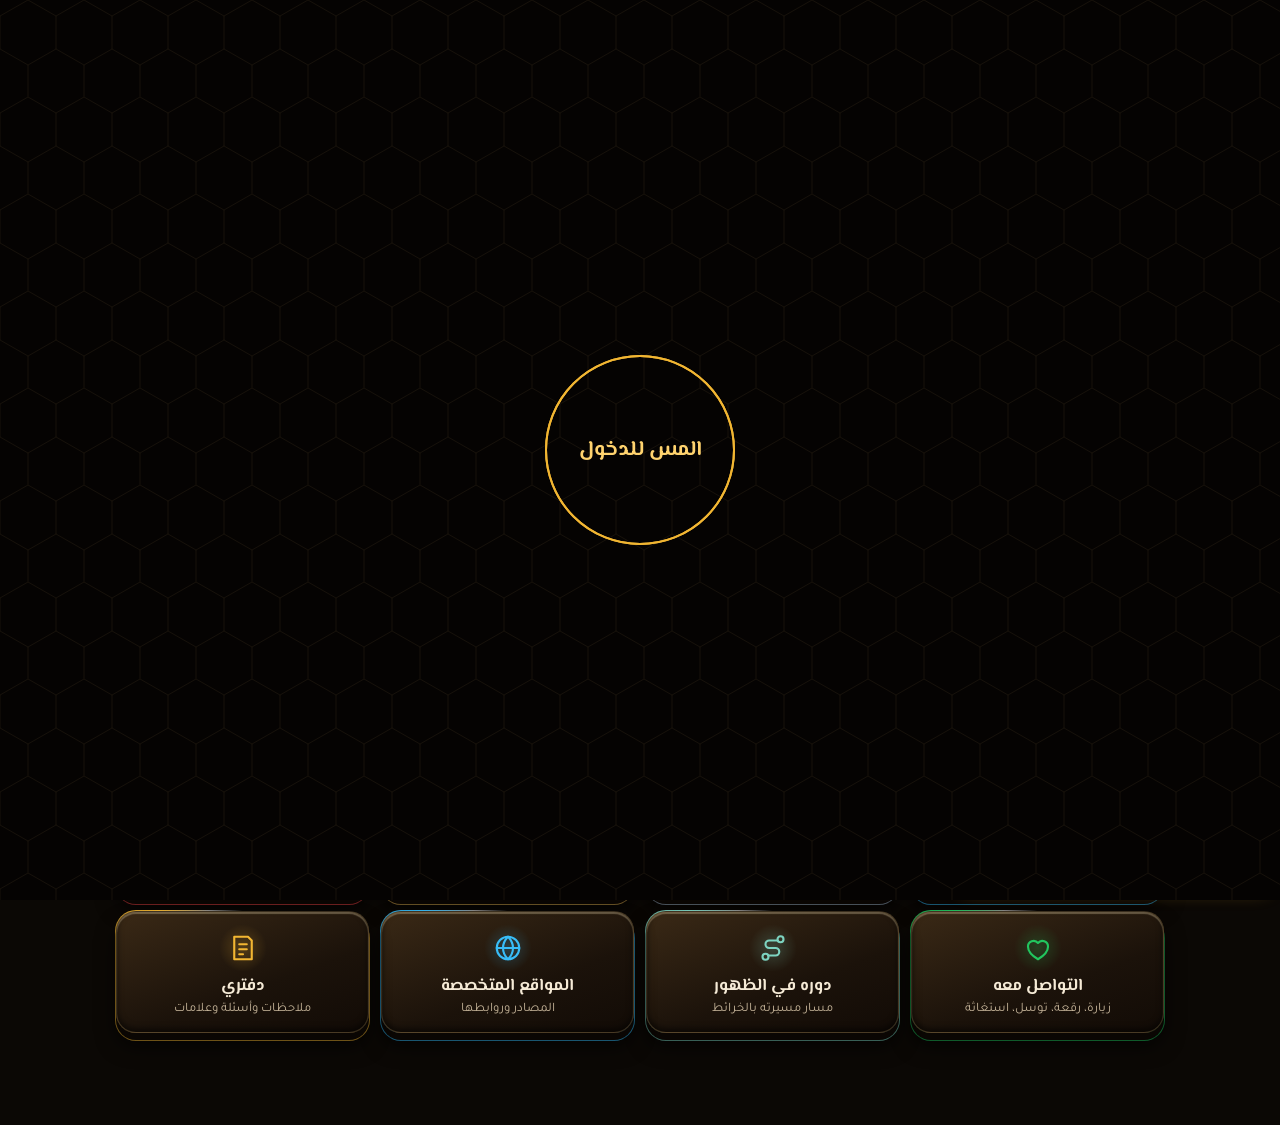
==== index.html @ ae061cd4 "الهيكل الأول لتطبيق المستور: الافتتاحية والقرص والأبواب والكتاب Co-Authored-By: Claude Opus 5.5 <nor" ====
<!doctype html>
<html lang="ar" dir="rtl">
<head>
<meta charset="utf-8">
<meta name="viewport" content="width=device-width,initial-scale=1,viewport-fit=cover">
<title>المستور</title>
<meta name="description" content="المستور: موسوعة الإمام المهدي عليه السلام: عمره الشريف، صفاته، لقاءاته، كتبه، توقيعاته، شؤونه في الغيبة، وعلامات الظهور، موثقة بمصادرها.">
<meta name="theme-color" content="#0b0805">
<link rel="manifest" href="manifest.webmanifest">
<link rel="icon" href="icon-192.png">
<link rel="apple-touch-icon" href="icon-192.png">
<link rel="stylesheet" href="fonts/fonts.css">
<link rel="stylesheet" href="css/app.css">
</head>
<body>
<div id="scene" aria-hidden="true"></div>
<canvas id="fx" aria-hidden="true"></canvas>
<header class="top" id="top">
  <a class="brand" href="#/" aria-label="الرئيسية"><span class="logo"></span><b>المستور</b></a>
  <div class="top-a">
    <button id="sndBtn" class="ic" aria-label="تشغيل الأصوات وإطفاؤها" data-sfx="wood"></button>
    <a href="#/settings" class="ava" aria-label="الإعدادات"><img src="assets/designer.webp" alt="الإعدادات"></a>
  </div>
</header>
<main id="view" tabindex="-1"></main>
<nav class="bot" id="bot" aria-label="التنقل">
  <a href="#/" data-n="home"><span data-i="home"></span>الرئيسية</a>
  <a href="#/doors" data-n="doors"><span data-i="doors"></span>الأبواب</a>
  <a href="#/search" data-n="search"><span data-i="search"></span>البحث</a>
  <a href="#/daftar" data-n="daftar"><span data-i="note"></span>دفتري</a>
</nav>
<div id="sheet" hidden></div>
<div id="book" hidden></div>
<div id="toast" role="status" aria-live="polite"></div>

<section id="splash" hidden aria-label="افتتاحية">
  <audio id="splashAudio" preload="auto"><source src="assets/splash.ogg" type="audio/ogg"><source src="assets/splash.m4a" type="audio/mp4"></audio>
  <div class="sp-hex"></div>
  <div class="sp-img"><img src="assets/splash.webp" alt=""><i class="sp-sweep"></i></div>
  <div class="sp-sparks"></div>
  <div class="sp-cap sp-c1"><b>السلام عليك يا بقية الله</b><u></u></div>
  <div class="sp-cap sp-c2"><b>وُلد فجر الجمعة</b><small>١٥ شعبان ٢٥٥هـ · سامراء</small><u></u></div>
  <div class="sp-cap sp-c3"><b>يملأ الأرض قسطًا وعدلًا</b><u></u></div>
  <div class="sp-panels"><span class="p1"><i></i>الغيبة الصغرى</span><span class="p2"><i></i>الغيبة الكبرى</span><span class="p3"><i></i>الظهور</span></div>
  <div class="sp-ring"><i></i><i></i><i></i><div><small>عمره الشريف</small><b data-age></b><em data-min></em></div></div>
  <div class="sp-bloom"></div>
  <div class="sp-end"><h1>المستور</h1><p>بَقِيَّتُ اللهِ خَيْرٌ لَكُمْ</p><small>بإشراف مجموعة بقية الله</small><u></u></div>
  <div class="sp-endimg"><img src="assets/splash.webp" alt=""></div>
  <button class="sp-gate" aria-label="ادخل"><i></i><i></i><span>المس للدخول</span></button>
  <button class="sp-skip" data-sfx="tap">تخطَّ</button>
</section>

<script src="js/age.js"></script>
<script src="js/store.js"></script>
<script src="js/sfx.js"></script>
<script src="js/tts.js"></script>
<script src="data/doors.js"></script>
<script src="data/books.js"></script>
<script src="data/content.js"></script>
<script src="js/splash.js"></script>
<script src="js/book.js"></script>
<script src="js/map.js"></script>
<script src="js/ruqa.js"></script>
<script src="js/app.js"></script>
<script src="js/fx.js"></script>
</body>
</html>
---- fonts/fonts.css ----
@font-face{font-family:'El Messiri';font-weight:500;font-display:swap;src:url(ElMessiri-500-1.woff2) format('woff2');unicode-range:U+0600-06FF,U+0750-077F,U+0870-088E,U+0890-0891,U+0898-08E1,U+08E3-08FF,U+200C-200E,U+2010-2011,U+204F,U+2E41,U+FB50-FDFF,U+FE70-FE74,U+FE76-FEFC}
@font-face{font-family:'El Messiri';font-weight:500;font-display:swap;src:url(ElMessiri-500-2.woff2) format('woff2');unicode-range:U+0000-00FF,U+0131,U+0152-0153,U+02BB-02BC,U+02C6,U+02DA,U+02DC,U+2000-206F,U+20AC,U+2122,U+2191,U+2193,U+2212,U+2215,U+FEFF,U+FFFD}
@font-face{font-family:'El Messiri';font-weight:700;font-display:swap;src:url(ElMessiri-700-1.woff2) format('woff2');unicode-range:U+0600-06FF,U+0750-077F,U+0870-088E,U+0890-0891,U+0898-08E1,U+08E3-08FF,U+200C-200E,U+2010-2011,U+204F,U+2E41,U+FB50-FDFF,U+FE70-FE74,U+FE76-FEFC}
@font-face{font-family:'El Messiri';font-weight:700;font-display:swap;src:url(ElMessiri-700-2.woff2) format('woff2');unicode-range:U+0000-00FF,U+0131,U+0152-0153,U+02BB-02BC,U+02C6,U+02DA,U+02DC,U+2000-206F,U+20AC,U+2122,U+2191,U+2193,U+2212,U+2215,U+FEFF,U+FFFD}
@font-face{font-family:'Tajawal';font-weight:400;font-display:swap;src:url(Tajawal-400-1.woff2) format('woff2');unicode-range:U+0600-06FF,U+0750-077F,U+0870-088E,U+0890-0891,U+0898-08E1,U+08E3-08FF,U+200C-200E,U+2010-2011,U+204F,U+2E41,U+FB50-FDFF,U+FE70-FE74,U+FE76-FEFC}
@font-face{font-family:'Tajawal';font-weight:400;font-display:swap;src:url(Tajawal-400-2.woff2) format('woff2');unicode-range:U+0000-00FF,U+0131,U+0152-0153,U+02BB-02BC,U+02C6,U+02DA,U+02DC,U+2000-206F,U+20AC,U+2122,U+2191,U+2193,U+2212,U+2215,U+FEFF,U+FFFD}
@font-face{font-family:'Tajawal';font-weight:500;font-display:swap;src:url(Tajawal-500-1.woff2) format('woff2');unicode-range:U+0600-06FF,U+0750-077F,U+0870-088E,U+0890-0891,U+0898-08E1,U+08E3-08FF,U+200C-200E,U+2010-2011,U+204F,U+2E41,U+FB50-FDFF,U+FE70-FE74,U+FE76-FEFC}
@font-face{font-family:'Tajawal';font-weight:500;font-display:swap;src:url(Tajawal-500-2.woff2) format('woff2');unicode-range:U+0000-00FF,U+0131,U+0152-0153,U+02BB-02BC,U+02C6,U+02DA,U+02DC,U+2000-206F,U+20AC,U+2122,U+2191,U+2193,U+2212,U+2215,U+FEFF,U+FFFD}
@font-face{font-family:'Tajawal';font-weight:700;font-display:swap;src:url(Tajawal-700-1.woff2) format('woff2');unicode-range:U+0600-06FF,U+0750-077F,U+0870-088E,U+0890-0891,U+0898-08E1,U+08E3-08FF,U+200C-200E,U+2010-2011,U+204F,U+2E41,U+FB50-FDFF,U+FE70-FE74,U+FE76-FEFC}
@font-face{font-family:'Tajawal';font-weight:700;font-display:swap;src:url(Tajawal-700-2.woff2) format('woff2');unicode-range:U+0000-00FF,U+0131,U+0152-0153,U+02BB-02BC,U+02C6,U+02DA,U+02DC,U+2000-206F,U+20AC,U+2122,U+2191,U+2193,U+2212,U+2215,U+FEFF,U+FFFD}
@font-face{font-family:'Amiri';font-weight:400;font-display:swap;src:url(Amiri-400-1.woff2) format('woff2');unicode-range:U+0600-06FF,U+0750-077F,U+0870-088E,U+0890-0891,U+0898-08E1,U+08E3-08FF,U+200C-200E,U+2010-2011,U+204F,U+2E41,U+FB50-FDFF,U+FE70-FE74,U+FE76-FEFC}
@font-face{font-family:'Amiri';font-weight:400;font-display:swap;src:url(Amiri-400-2.woff2) format('woff2');unicode-range:U+0000-00FF,U+0131,U+0152-0153,U+02BB-02BC,U+02C6,U+02DA,U+02DC,U+2000-206F,U+20AC,U+2122,U+2191,U+2193,U+2212,U+2215,U+FEFF,U+FFFD}
@font-face{font-family:'Amiri';font-weight:700;font-display:swap;src:url(Amiri-700-1.woff2) format('woff2');unicode-range:U+0600-06FF,U+0750-077F,U+0870-088E,U+0890-0891,U+0898-08E1,U+08E3-08FF,U+200C-200E,U+2010-2011,U+204F,U+2E41,U+FB50-FDFF,U+FE70-FE74,U+FE76-FEFC}
@font-face{font-family:'Amiri';font-weight:700;font-display:swap;src:url(Amiri-700-2.woff2) format('woff2');unicode-range:U+0000-00FF,U+0131,U+0152-0153,U+02BB-02BC,U+02C6,U+02DA,U+02DC,U+2000-206F,U+20AC,U+2122,U+2191,U+2193,U+2212,U+2215,U+FEFF,U+FFFD}
---- css/app.css ----
:root{--bg:#0b0805;--bg2:#1a120b;--bg3:#2a1d12;--card:rgba(20,14,9,.78);--line:rgba(242,182,50,.26);--line2:rgba(242,182,50,.6);--gold:#F2B632;--gold2:#ffd36e;--ink:#f5ead6;--muted:#c4b398;--on:#1a120b;--teal:#14B8A6;--sky:#38BDF8;--good:#22C55E;--warn:#EF4444;
--head:"El Messiri","Amiri",serif;--body:"Tajawal","Cairo",system-ui,sans-serif;--trad:"Amiri","Noto Naskh Arabic",serif;--read:19px;--out:cubic-bezier(.23,1,.32,1);--io:cubic-bezier(.77,0,.175,1);--spring:cubic-bezier(.34,1.56,.64,1);color-scheme:dark}
*{box-sizing:border-box;-webkit-tap-highlight-color:transparent}
[hidden]{display:none!important}
html{background:var(--bg)}
body{margin:0;min-height:100dvh;font:400 16px/1.6 var(--body);color:var(--ink);background:var(--bg);overflow-x:hidden}
body.lock{overflow:hidden}
::selection{background:var(--gold);color:var(--on)}
a{color:inherit;text-decoration:none}
button{font:inherit;color:inherit;background:none;border:0;cursor:pointer}
:focus-visible{outline:2px solid var(--gold2);outline-offset:3px;border-radius:8px}
h1,h2,h3,h4{font-family:var(--head);margin:0}
.i{width:1.4em;height:1.4em;fill:none;stroke:currentColor;stroke-width:1.7;stroke-linecap:round;stroke-linejoin:round;flex:none}
.muted{color:var(--muted)}
#scene{position:fixed;inset:0;z-index:-2;background:linear-gradient(rgba(11,8,5,.2),rgba(11,8,5,.55)),url(../assets/bg.webp) center/cover}
#fx{position:fixed;inset:0;width:100%;height:100%;z-index:-1;pointer-events:none}
.top{position:sticky;top:0;z-index:20;display:flex;justify-content:space-between;align-items:center;padding:calc(env(safe-area-inset-top) + 10px) 16px 10px;background:linear-gradient(rgba(11,8,5,.92),rgba(11,8,5,.55));border-bottom:1px solid var(--line)}
.brand{display:flex;align-items:center;gap:10px;font:700 25px var(--head);color:var(--gold)}
.logo{width:30px;height:30px;border-radius:50%;border:1.5px solid var(--gold);position:relative;box-shadow:0 0 14px rgba(242,182,50,.5)}
.logo:after{content:"";position:absolute;inset:6px;border-radius:50%;background:radial-gradient(circle at 60% 40%,#ffe49a,#c58a1c);box-shadow:0 0 10px var(--gold);animation:breathe 3.4s ease-in-out infinite}
.top-a{display:flex;gap:10px;align-items:center}
.ic{width:46px;height:46px;display:grid;place-items:center;border-radius:14px;border:1px solid var(--line);background:rgba(30,20,12,.8);transition:transform .12s}
.ic:active{transform:scale(.92)}
.ava{width:48px;height:48px;border-radius:50%;padding:2px;background:conic-gradient(from var(--a,0deg),var(--gold),#7a5310,var(--teal),var(--gold));animation:spinA 6s linear infinite}
.ava img{width:100%;height:100%;border-radius:50%;object-fit:cover;display:block;border:2px solid var(--bg)}
@property --a{syntax:"<angle>";inherits:false;initial-value:0deg}
@keyframes spinA{to{--a:360deg}}
@keyframes breathe{50%{transform:scale(.8);opacity:.75}}
main{max-width:1080px;margin:auto;padding:14px 16px calc(92px + env(safe-area-inset-bottom));outline:0}
main.in{animation:viewIn .42s var(--out)}
@keyframes viewIn{from{opacity:0;transform:translateY(14px) scale(.985);filter:blur(2px)}}
.bot{position:fixed;inset:auto 0 0;z-index:30;display:grid;grid-template-columns:repeat(4,1fr);padding:6px 8px calc(6px + env(safe-area-inset-bottom));background:rgba(14,9,6,.94);border-top:1px solid var(--line)}
.bot a{display:flex;flex-direction:column;align-items:center;gap:1px;padding:6px 2px;font-size:13px;color:var(--muted);border-radius:14px;min-height:54px;transition:transform .16s var(--spring)}
.bot a.on{color:var(--on);background:linear-gradient(#ffd36e,#F2B632);box-shadow:0 3px 0 #a9780f,0 0 18px rgba(242,182,50,.4);font-weight:700;transform:translateY(-3px)}
.bot .i{width:22px;height:22px}
.ph{font-size:30px;color:var(--gold);text-align:center;margin:6px 0 14px}
/* البحث */
.sbar{display:flex;align-items:center;gap:8px;padding:6px 14px 6px 6px;border-radius:999px;background:rgba(24,16,10,.9);border:1px solid var(--line2);box-shadow:inset 0 2px 6px #0008,0 0 0 0 rgba(242,182,50,.4);transition:box-shadow .2s;margin-bottom:12px}
.sbar:focus-within{box-shadow:inset 0 2px 6px #0008,0 0 0 3px rgba(242,182,50,.3)}
.sbar>span{color:var(--gold);display:grid}
.sbar input{flex:1;min-width:0;height:44px;font:500 16px var(--body);color:var(--ink);background:none;border:0;outline:0}
.sbar input::placeholder{color:#b5a487}
.mic{width:44px;height:44px;border-radius:50%;display:grid;place-items:center;color:var(--on);background:linear-gradient(#ffd36e,#F2B632);box-shadow:0 3px 0 #a9780f}
.mic.on{animation:micP 1s ease-in-out infinite}
@keyframes micP{50%{box-shadow:0 0 0 12px rgba(242,182,50,.2)}}
/* القرص */
.hero{display:grid;justify-items:center;gap:8px;padding-bottom:6px}
.core{position:relative;width:min(84vw,380px);aspect-ratio:1;border-radius:50%;animation:coreIn .9s var(--spring) both}
@keyframes coreIn{from{opacity:0;transform:scale(.8) rotate(-14deg)}}
.dial{position:absolute;inset:0;width:100%;height:100%;overflow:visible;filter:drop-shadow(0 0 22px rgba(242,182,50,.22))}
.dial .c1,.dial .c2,.dial .c3{fill:none;stroke:#c9a25a;stroke-opacity:.5}
.dial .c1{fill:rgba(16,10,6,.72)}
.dial .c3{fill:rgba(11,8,5,.72);stroke-opacity:.3;stroke-width:5}
.dial .c4{fill:none;stroke:url(#dg);stroke-width:5;stroke-linecap:round;transform:rotate(-90deg);transform-origin:180px 180px;transition:stroke-dasharray .4s var(--out)}
.t{stroke:#c9a25a;stroke-opacity:.45}.t.b{stroke:var(--gold);stroke-opacity:.9;stroke-width:1.6}
.ring-t{transform-origin:180px 180px;animation:rot 120s linear infinite}
.ring-a{transform-origin:180px 180px;animation:rot 90s linear infinite reverse}
.ring-b{transform-origin:180px 180px;animation:rot 60s linear infinite}
@keyframes rot{to{transform:rotate(360deg)}}
.rtx{fill:#e8c778;font:500 13.6px var(--head);letter-spacing:0}
.o{fill:var(--gold);animation:oP 3.6s ease-in-out infinite;animation-delay:calc(var(--i)*.3s)}
@keyframes oP{0%,70%,100%{opacity:.35}35%{opacity:1;filter:drop-shadow(0 0 5px var(--gold))}}
#secHand{transform-origin:180px 180px;transition:transform .5s var(--spring)}
.age{position:absolute;inset:22%;display:flex;flex-direction:column;align-items:center;justify-content:center;text-align:center;line-height:1.15}
.age small{color:var(--muted);font-size:14px}
#ageBig{font:700 clamp(46px,15vw,70px)/1.1 var(--head);color:var(--gold);text-shadow:0 0 22px rgba(242,182,50,.5);font-variant-numeric:tabular-nums}
#ageBig[data-len="7"],#ageBig[data-len="9"]{font-size:clamp(34px,10vw,48px)}
#ageBig[data-len="11"]{font-size:clamp(28px,8.5vw,40px)}
#ageU{font:500 16px var(--head);font-style:normal}
#ageSub{font-style:normal;color:var(--ink);font-size:14.5px;margin-top:2px}
.clk{margin-top:6px;font:500 17px var(--body);color:#7fe3d4;font-variant-numeric:tabular-nums;letter-spacing:.5px;direction:ltr}
.modes{display:flex;gap:6px;padding:4px;border-radius:999px;background:rgba(24,16,10,.85);border:1px solid var(--line)}
.modes button{padding:7px 14px;border-radius:999px;font-size:14px;color:var(--muted);min-height:38px;transition:background .18s,color .18s}
.modes .on{background:var(--gold);color:var(--on);font-weight:700}
.hint{margin:0;color:var(--muted);font-size:14px}
.age-mini{display:flex;flex-wrap:wrap;gap:4px 10px;align-items:baseline;justify-content:center;padding:12px;border:1px solid var(--line);border-radius:18px;background:var(--card);margin:10px 0}
.age-mini #ageBig{font-size:42px}.age-mini em{font-style:normal}.age-mini i{font-style:normal}
/* الأبواب */
.doors{display:grid;grid-template-columns:repeat(2,minmax(0,1fr));gap:14px 12px;margin-top:14px;perspective:900px}
@media(min-width:760px){.doors{grid-template-columns:repeat(4,1fr)}}
.door{position:relative;display:block;min-height:122px;border-radius:20px;animation:doorIn .62s var(--spring) both;animation-delay:calc(.04s*var(--i) + .1s);transform-style:preserve-3d}
@keyframes doorIn{from{opacity:0;transform:translate(var(--dx),var(--dy)) scale(.9) rotateX(18deg);filter:blur(3px)}}
.d-glow{position:absolute;inset:-1px;border-radius:21px;background:conic-gradient(from var(--a,0deg),transparent 0 65%,var(--c) 85%,#fff8 92%,transparent);animation:spinA 5.4s linear infinite;animation-delay:calc(var(--i)*-.45s)}
.d-face{position:relative;display:flex;flex-direction:column;align-items:center;justify-content:center;gap:4px;height:100%;min-height:122px;padding:12px 8px 14px;text-align:center;border-radius:20px;overflow:hidden;
 background:linear-gradient(160deg,#3a2916,#1b120a 60%,#120b06);border:1px solid rgba(255,220,150,.16);
 box-shadow:inset 0 2px 1px rgba(255,235,190,.3),inset 0 -3px 6px #0009,0 7px 0 #0a0603,0 7px 0 1px color-mix(in srgb,var(--c) 45%,#000),0 13px 20px #000a;transition:transform .13s var(--out),box-shadow .13s}
.d-face:before{content:"";position:absolute;inset:0;background:linear-gradient(105deg,transparent 40%,rgba(255,240,200,.22) 50%,transparent 60%);transform:translateX(120%);animation:shine 7s ease-in-out infinite;animation-delay:calc(var(--i)*.55s)}
@keyframes shine{0%,78%{transform:translateX(120%)}100%{transform:translateX(-120%)}}
.d-ic{width:48px;height:48px;display:grid;place-items:center;border-radius:50%;color:var(--c);background:radial-gradient(circle,color-mix(in srgb,var(--c) 22%,transparent),transparent 70%)}
.d-ic .i{width:30px;height:30px}
.door b{font:700 17px/1.25 var(--head);color:var(--ink)}
.door small{font-size:13px;line-height:1.25;color:var(--muted)}
.door:active .d-face{transform:translateY(5px);box-shadow:inset 0 2px 1px rgba(255,235,190,.3),inset 0 -3px 6px #0009,0 2px 0 #0a0603,0 2px 0 1px color-mix(in srgb,var(--c) 45%,#000)}
/* توقيع حركة السكون لكل باب */
[data-idle=glow] .d-ic{animation:i-glow 2.6s ease-in-out infinite}
@keyframes i-glow{50%{filter:drop-shadow(0 0 9px var(--c));transform:scale(1.09)}}
[data-idle=tilt] .d-ic{animation:i-tilt 3.6s ease-in-out infinite}@keyframes i-tilt{50%{transform:perspective(200px) rotateY(32deg)}}
[data-idle=write] .d-ic{animation:i-write 2.4s ease-in-out infinite}@keyframes i-write{25%{transform:translate(3px,2px) rotate(-7deg)}75%{transform:translate(-3px,-1px) rotate(5deg)}}
[data-idle=bob] .d-ic{animation:i-bob 3s ease-in-out infinite}@keyframes i-bob{50%{transform:translateY(-5px)}}
[data-idle=rock] .d-ic{animation:i-rock 3.2s ease-in-out infinite}@keyframes i-rock{25%{transform:rotate(9deg)}75%{transform:rotate(-9deg)}}
[data-idle=veil] .d-ic{animation:i-veil 4s ease-in-out infinite}@keyframes i-veil{50%{transform:translateX(5px);opacity:.55}}
[data-idle=sand] .d-ic{animation:i-sand 5s var(--io) infinite}@keyframes i-sand{0%,44%{transform:rotate(0)}50%,94%{transform:rotate(180deg)}100%{transform:rotate(360deg)}}
[data-idle=flick] .d-ic{animation:i-flick 4.4s linear infinite}@keyframes i-flick{0%,88%,100%{opacity:1}90%{opacity:.4}93%{opacity:1}95%{opacity:.55}}
[data-idle=ripple] .d-ic{animation:i-rip 2.8s ease-out infinite}@keyframes i-rip{0%{box-shadow:0 0 0 0 color-mix(in srgb,var(--c) 50%,transparent)}100%{box-shadow:0 0 0 16px transparent}}
[data-idle=route] .d-ic{animation:i-route 3.4s ease-in-out infinite}@keyframes i-route{50%{transform:translate(-4px,-3px)}}
[data-idle=orbit] .d-ic .i{animation:rot 9s linear infinite}
/* توقيع اهتزاز الضغط: يختلف اتجاهه من باب إلى باب */
.door[data-m=pulse]:active{animation:m-pulse .32s}.door[data-m=flip]:active{animation:m-flip .36s}.door[data-m=sway]:active{animation:m-sway .34s}.door[data-m=drop]:active{animation:m-drop .3s}.door[data-m=tip]:active{animation:m-tip .36s}.door[data-m=drift]:active{animation:m-drift .36s}.door[data-m=turn]:active{animation:m-turn .36s}.door[data-m=jolt]:active{animation:m-jolt .28s}.door[data-m=ripple]:active{animation:m-rip .36s}.door[data-m=march]:active{animation:m-march .34s}.door[data-m=spin]:active{animation:m-spin .36s}.door[data-m=stamp]:active{animation:m-stamp .3s}
@keyframes m-pulse{30%{transform:scale(1.05)}60%{transform:scale(.96)}}
@keyframes m-flip{40%{transform:rotateY(14deg)}70%{transform:rotateY(-8deg)}}
@keyframes m-sway{25%{transform:translateX(5px) rotate(1.5deg)}60%{transform:translateX(-5px) rotate(-1.5deg)}}
@keyframes m-drop{40%{transform:translateY(7px)}70%{transform:translateY(-3px)}}
@keyframes m-tip{30%{transform:rotate(3deg)}65%{transform:rotate(-3deg)}}
@keyframes m-drift{50%{transform:translate(-7px,-3px)}}
@keyframes m-turn{50%{transform:rotateZ(5deg) scale(.97)}}
@keyframes m-jolt{20%{transform:translate(-4px,3px)}40%{transform:translate(4px,-3px)}60%{transform:translate(-3px,-2px)}80%{transform:translate(3px,2px)}}
@keyframes m-rip{30%{transform:scale(.95)}60%{transform:scale(1.04)}}
@keyframes m-march{25%{transform:translateX(-5px)}50%{transform:translateX(3px)}75%{transform:translateX(-2px)}}
@keyframes m-spin{50%{transform:rotateX(16deg)}}
@keyframes m-stamp{40%{transform:scale(1.06) translateY(-5px)}70%{transform:scale(.95) translateY(3px)}}
/* صفحات الأبواب */
.back{display:inline-flex;align-items:center;gap:4px;min-height:44px;color:var(--gold)}
.dh{display:flex;align-items:center;gap:12px;padding:14px;border-radius:20px;background:var(--card);border:1px solid color-mix(in srgb,var(--c) 45%,transparent);animation:pop .44s var(--spring)}
.dh .d-ic{color:var(--c)}.dh h1{font-size:25px;color:var(--c)}.dh p{margin:0;color:var(--muted)}
@keyframes pop{from{opacity:0;transform:scale(.95)}}
.tabs,.eras,.chips{display:flex;gap:8px;overflow-x:auto;padding:10px 2px;scrollbar-width:none}
.tabs::-webkit-scrollbar,.eras::-webkit-scrollbar{display:none}
.tabs button,.eras button,.chips a{flex:none;min-height:44px;padding:8px 16px;border-radius:999px;border:1px solid var(--line);background:rgba(30,20,12,.8);color:var(--ink);transition:background .15s,transform .15s}
.eras{padding-top:0}.eras button{min-height:38px;padding:5px 13px;font-size:14px;color:var(--muted)}
.tabs .on,.eras .on{background:var(--gold);color:var(--on);font-weight:700;border-color:var(--gold)}
.its{display:grid;gap:10px}@media(min-width:760px){.its{grid-template-columns:1fr 1fr}}
.it{display:flex;flex-direction:column;align-items:flex-start;gap:3px;text-align:right;width:100%;padding:13px 15px;border-radius:16px;background:var(--card);border:1px solid var(--line);animation:itIn .46s var(--spring) both;animation-delay:calc(var(--i,0)*.04s);transition:transform .16s var(--out),border-color .16s}
@keyframes itIn{from{opacity:0;transform:translateX(-22px) scale(.97)}}
.it:active{transform:scale(.98)}
.it b{font:700 17.5px/1.35 var(--head)}.it small{color:var(--muted);font-size:14.5px}
.grade{display:inline-block;padding:1px 10px;border-radius:999px;font-size:13px;background:rgba(242,182,50,.14);color:var(--gold2);border:1px solid var(--line)}
.g-tawqi{background:rgba(242,182,50,.28);color:#ffe9b0}.g-thiqa{background:rgba(20,184,166,.18);color:#7fe3d4;border-color:rgba(20,184,166,.5)}.g-kutub{background:rgba(159,179,200,.16);color:#c8d6e4;border-color:#9fb3c866}.g-dua{background:rgba(34,197,94,.16);color:#8fe7ae;border-color:#22c55e66}.g-bahth{background:rgba(56,189,248,.16);color:#a6dffb;border-color:#38bdf866}
.pend{display:grid;justify-items:center;gap:8px;padding:30px 14px;border:1px dashed var(--line2);border-radius:18px;background:var(--card);text-align:center}
.pend b{font:700 19px var(--head)}.pend span{color:var(--muted)}
.btn,.btn2{display:inline-flex;align-items:center;justify-content:center;gap:6px;min-height:48px;padding:10px 20px;border-radius:14px;font-weight:700}
.btn{background:linear-gradient(#ffd36e,#F2B632);color:var(--on);box-shadow:0 4px 0 #a9780f;transition:transform .12s,box-shadow .12s}
.btn:active{transform:translateY(3px);box-shadow:0 1px 0 #a9780f}
.btn2{border:1px solid var(--line2);background:rgba(30,20,12,.85);color:var(--ink)}.btn2:disabled{opacity:.4}
/* ورق البردي */
.pap{position:relative;padding:26px 22px 28px;border-radius:6px;color:#2a1a0c;background:#d8bd8c url(../assets/papyrus.webp);box-shadow:0 12px 34px #000b,inset 0 0 50px rgba(90,55,15,.42);font:400 var(--read)/2 var(--trad);animation:papIn .5s var(--spring)}
@keyframes papIn{from{opacity:0;transform:scaleY(.86) translateY(-10px);transform-origin:top}}
.pap small{font:500 14px var(--body);color:#6a4a1f}.pap h1{font-size:25px;line-height:1.4;color:#4a2d0c;text-align:center;margin:4px 0 12px}
.pap p{margin:0 0 .8em;text-align:justify}.pap .sum{font-family:var(--body);font-size:calc(var(--read) - 2px);line-height:1.8}
.srcbox{margin-top:12px;padding:14px;border-radius:16px;background:var(--card);border:1px solid var(--line)}
.srcbox h4{color:var(--gold)}.srcbox p{margin:4px 0}
.src-also{color:var(--muted);font-size:14.5px}
.src-link{display:inline-flex;gap:6px;align-items:center;min-height:44px;color:var(--gold2);font-weight:700}
.acts,.bk-acts{display:flex;gap:8px;justify-content:center;margin-top:10px}.bk-acts{margin:0}
.act.on{background:var(--gold);color:var(--on);border-color:var(--gold)}.act.on .i{fill:currentColor}
/* الكتب */
.shelf{display:grid;grid-template-columns:repeat(auto-fill,minmax(150px,1fr));gap:12px}
.bk{position:relative;display:flex;flex-direction:column;gap:4px;min-height:190px;padding:16px 16px 14px 24px;text-align:right;border-radius:4px 12px 12px 4px;background:linear-gradient(90deg,#1b3a2c,#23483a 70%,#1b3a2c);box-shadow:inset 7px 0 8px -5px #0009,0 6px 12px #000a;animation:itIn .4s var(--spring) both;animation-delay:calc(var(--i)*.03s);transition:transform .16s var(--spring)}
.bk.k-m{background:linear-gradient(90deg,#3c2410,#5a3616 70%,#3c2410)}.bk.k-k{background:linear-gradient(90deg,#14304a,#1c4160 70%,#14304a)}.bk.k-r{background:linear-gradient(90deg,#3e3314,#54461f 70%,#3e3314);min-height:150px}
.bk:active{transform:translateY(-4px) rotate(-1deg)}
.bk i{position:absolute;inset:6px 6px 6px 12px;border:1px solid rgba(242,182,50,.4);border-radius:3px;pointer-events:none}
.bk b{font:700 15.5px/1.35 var(--head);color:#ffe9b8}.bk small{font-size:13px;line-height:1.3;color:#e5d6b8}.bk span{margin-top:auto;font-size:12.5px;color:var(--gold2)}
.wls{display:grid;gap:8px}.wl{display:flex;gap:8px;align-items:center;min-height:46px;padding:8px 14px;border-radius:12px;border:1px solid var(--line);background:rgba(30,20,12,.8)}
.sh2{font-size:19px;color:var(--gold);margin:14px 0 8px}
/* الدفتر والإعدادات */
.df h2{font-size:20px;color:var(--gold);margin:16px 0 6px}.rw{display:flex;gap:10px;margin-top:18px;flex-wrap:wrap}
.who{display:grid;justify-items:center;gap:4px;padding:20px;border-radius:20px;background:var(--card);border:1px solid var(--line);text-align:center}
.who img{width:104px;height:104px;border-radius:50%;object-fit:cover;border:3px solid var(--gold);box-shadow:0 0 22px rgba(242,182,50,.4)}
.who h2{font-size:24px;color:var(--gold)}.who p{margin:0;color:var(--muted)}.mail{min-height:44px;color:var(--ink);direction:ltr}
.set{margin-top:12px;padding:14px;border-radius:18px;background:var(--card);border:1px solid var(--line);display:grid;gap:10px}
.set label{display:flex;justify-content:space-between;align-items:center;gap:12px;min-height:44px}.set h3{color:var(--gold)}.set p{margin:0}
input[type=checkbox]{width:22px;height:22px;accent-color:var(--gold)}input[type=range]{accent-color:var(--gold);width:50%}
textarea{width:100%;font:400 16px/1.7 var(--body);color:inherit;background:rgba(0,0,0,.2);border:1px solid var(--line);border-radius:10px;padding:10px}
/* النافذة */
#sheet{position:fixed;inset:0;z-index:60;display:grid;place-items:center;padding:16px}
.sh-bg{position:absolute;inset:0;background:rgba(5,3,2,.76)}
.sh{position:relative;width:min(520px,100%);max-height:86dvh;overflow:auto;padding:22px 18px;border-radius:20px;background:#1c130b;border:1px solid var(--line2);box-shadow:0 0 44px rgba(242,182,50,.2);display:grid;gap:8px;animation:shIn .32s var(--spring)}
@keyframes shIn{from{opacity:0;transform:scale(.92) translateY(14px)}}
.sh h3{font-size:21px;color:var(--gold);padding-left:46px}.sh p{margin:0}.sh-x{position:absolute;top:10px;left:10px}
#toast{position:fixed;bottom:calc(88px + env(safe-area-inset-bottom));left:50%;z-index:90;padding:9px 18px;border-radius:999px;background:var(--gold);color:var(--on);font-weight:700;transform:translate(-50%,16px) scale(.95);opacity:0;pointer-events:none;transition:.24s var(--spring);white-space:nowrap}
#toast.on{opacity:1;transform:translate(-50%,0)}
/* الكتاب */
#book{position:fixed;inset:0;z-index:70;background:rgba(6,4,2,.94)}
.bk-wrap{height:100dvh;display:flex;flex-direction:column;gap:8px;padding:calc(8px + env(safe-area-inset-top)) 12px calc(10px + env(safe-area-inset-bottom));max-width:1000px;margin:auto}
.bk-bar,.bk-nav{display:flex;align-items:center;justify-content:space-between;gap:8px;flex:none}
.bk-count{color:var(--muted);font-variant-numeric:tabular-nums}
.bk-listen{display:flex;align-items:center;gap:6px}.bk-listen span{font-size:14px;color:var(--muted)}
.bk-v{min-height:44px;padding:4px 12px;border-radius:12px;border:1px solid var(--line2);background:rgba(30,20,12,.85)}
.bk-v.on{background:var(--gold);color:var(--on);font-weight:700;animation:micP 1.4s infinite}.bk-v:disabled{opacity:.4}
.bk-stage{position:relative;flex:1;min-height:0;perspective:1800px;touch-action:pan-y}
.bk-page,.bk-leaf .f,.bk-leaf .b{position:absolute;inset:0;padding:30px 26px 46px;color:#2a1a0c;background:#d8bd8c url(../assets/papyrus.webp);overflow:hidden;box-shadow:inset 0 0 44px rgba(90,55,15,.42)}
.bk-l{display:none}
#book.dbl .bk-r{inset:0 50% 0 0;left:50%;right:0;box-shadow:inset 26px 0 26px -18px rgba(60,30,6,.6),inset 0 0 44px rgba(90,55,15,.42)}
#book.dbl .bk-l{display:block;left:0;right:50%;box-shadow:inset -26px 0 26px -18px rgba(60,30,6,.6),inset 0 0 44px rgba(90,55,15,.42)}
.bk-edge{position:absolute;top:6px;bottom:6px;width:7px;background:repeating-linear-gradient(90deg,#e5d2a8 0 1px,#a98c5c 1px 2px);pointer-events:none}.e-r{right:-6px;border-radius:0 3px 3px 0}.e-l{left:-6px;border-radius:3px 0 0 3px}
.bk-text{font:400 var(--read)/2 var(--trad);text-align:justify}.bk-text p{margin:0 0 .6em}
.bk-no{position:absolute;bottom:12px;inset-inline:0;text-align:center;color:#6a4a1f;font-size:15px}
.bk-title{height:100%;display:flex;flex-direction:column;align-items:center;justify-content:center;gap:8px;text-align:center}
.bk-title h2{font-size:28px;line-height:1.4;color:#4a2d0c}.bk-title small{color:#6a4a1f}.bk-title p{margin:0;font:500 18px var(--head);color:#5b3b14}
.bk-title .grade{background:#4a2d0c;color:#ffe9b8;border-color:#4a2d0c}
.orn{width:150px;height:18px;background:radial-gradient(circle,#7a4d17 3px,transparent 4px) center/18px 18px repeat-x;opacity:.75}
.bk-src{font:400 16.5px/1.8 var(--body)}.bk-src h4{font-size:21px;color:#4a2d0c}.bk-src p{margin:4px 0}.bk-src .grade{background:#4a2d0c;color:#ffe9b8}.bk-src a{color:#6a3a00;font-weight:700;text-decoration:underline}.bk-src .src-also{color:#5b3b14}
.bk-leaf{position:absolute;inset:0;pointer-events:none;transform-style:preserve-3d;visibility:hidden;z-index:5}
.bk-leaf.go{visibility:visible}
.bk-leaf .f,.bk-leaf .b{backface-visibility:hidden}.bk-leaf .b{transform:rotateY(180deg)}
.bk-leaf.sgl{transform-origin:right center}
.bk-leaf.sgl.fwd.go{animation:tS .72s var(--io) forwards}.bk-leaf.sgl.bwd.go{animation:tS .72s var(--io) reverse forwards}
@keyframes tS{from{transform:rotateY(0)}to{transform:rotateY(170deg)}}
.bk-leaf.dbl{right:50%}.bk-leaf.dbl{transform-origin:right center}
.bk-leaf.dbl.fwd.go{animation:tD .78s var(--io) forwards}.bk-leaf.dbl.bwd.go{animation:tD .78s var(--io) reverse forwards}
@keyframes tD{from{transform:rotateY(0)}to{transform:rotateY(180deg)}}
.bk-cover{position:absolute;top:-4px;bottom:-4px;width:50.5%;z-index:9;background:linear-gradient(120deg,#123427,#1c4a39 55%,#102c21);box-shadow:0 0 0 2px #7a5a1d inset,0 8px 26px #000;transition:transform .95s var(--io),opacity .3s .8s;pointer-events:none;backface-visibility:hidden}
.bk-cover i{position:absolute;inset:14px;border:1.5px solid var(--gold);outline:1px solid rgba(242,182,50,.4);outline-offset:-7px;border-radius:3px}
.c-r{right:-4px;transform-origin:right center}.c-l{left:-4px;transform-origin:left center}
#book.opened .c-r{transform:rotateY(-165deg);opacity:0}#book.opened .c-l{transform:rotateY(165deg);opacity:0}
.bk-spine{position:absolute;top:0;bottom:0;left:50%;width:0;display:none}
.bk-nav .btn2{min-width:92px}
/* الرقعة */
.ruqa{display:grid;gap:10px;margin-bottom:14px}
.rq-sheet{position:relative;z-index:2;padding:16px;color:#2a1a0c;background:#d8bd8c url(../assets/papyrus.webp);box-shadow:0 8px 20px #000a,inset 0 0 40px rgba(90,55,15,.4);transition:transform .8s var(--io),opacity .5s}
.rq-sheet label{font:700 18px var(--head)}.rq-sheet textarea{background:transparent;border-color:rgba(74,45,12,.4);font:400 18px/1.9 var(--trad)}
.rq-sheet.fold{transform:scale(.42,.2) rotate(-5deg)}.rq-sheet.sink{transform:scale(.2,.1) translateY(1200px) rotate(14deg);opacity:0;transition:transform 1.5s ease-in,opacity 1.3s .3s}
.rq-fold{display:none}.rq-water{height:110px;border-radius:14px;overflow:hidden;border:1px solid var(--line)}.rq-water canvas{width:100%;height:100%;display:block}
.rq-row{display:flex;flex-wrap:wrap;align-items:center;gap:12px}.rq-keep{display:flex;align-items:center;gap:6px;min-height:44px}
/* الخريطة */
.mp{margin-bottom:12px}.mp svg{width:100%;display:block;border-radius:16px;border:1px solid var(--line2)}
.mp-line{fill:none;stroke:var(--gold);stroke-width:3;stroke-linecap:round;stroke-dasharray:100;stroke-dashoffset:100;animation:draw 3.2s var(--io) .2s forwards;filter:drop-shadow(0 0 5px var(--gold))}
@keyframes draw{to{stroke-dashoffset:0}}
.mp-s{cursor:pointer}.mp-s .h{fill:transparent}.mp-s .p{fill:rgba(242,182,50,.25);animation:mpP 2.4s ease-out infinite;transform-box:fill-box;transform-origin:center}
@keyframes mpP{to{transform:scale(1.8);opacity:0}}
.mp-s .d{fill:var(--gold);stroke:#1a120b}.mp-s .n{fill:#1a120b;font:700 13px var(--body);text-anchor:middle}.mp-s .l{fill:#ffe9b8;font:700 15px var(--head);text-anchor:start;paint-order:stroke;stroke:#000;stroke-width:3px}
.mp-s.on .d{fill:#7fe3d4}.mp-c circle{fill:#c4b398}.mp-c text{fill:#a8987e;font:12px var(--body)}
.mp-note{font-size:13.5px;color:var(--muted);margin:6px 0}.mp-info{padding:14px;border-radius:16px;background:var(--card);border:1px solid var(--line2);animation:pop .3s var(--spring)}.mp-info h3{color:var(--gold)}.mp-info p{margin:4px 0 10px}
/* الافتتاحية: توقيت المشاهد مطابق للفيديو */
#splash{position:fixed;inset:0;z-index:100;background:#050302;overflow:hidden;color:#fff;transition:opacity .6s}
#splash.out{opacity:0}
.sp-hex{position:absolute;inset:0;opacity:.32;background:url("data:image/svg+xml,%3Csvg xmlns='http://www.w3.org/2000/svg' width='56' height='97' viewBox='0 0 56 97'%3E%3Cpath d='M28 0l28 16v33L28 65 0 49V16zM28 65v32' fill='none' stroke='%23c9a25a' stroke-opacity='.28'/%3E%3C/svg%3E")}
.sp-sparks i{position:absolute;left:var(--x);top:var(--y);width:var(--s);height:var(--s);border-radius:50%;background:#ffd98a;box-shadow:0 0 6px #ffb838;animation:spk var(--d) ease-in-out var(--w) infinite}
@keyframes spk{0%,100%{opacity:.1;transform:translateY(0)}50%{opacity:1;transform:translateY(-26px)}}
.sp-img{position:absolute;inset:0;opacity:0;overflow:hidden}
.sp-img img{position:absolute;inset:0;width:100%;height:100%;object-fit:cover;transform-origin:30% 44%}
.sp-sweep{position:absolute;inset:-20%;background:linear-gradient(112deg,transparent 46%,rgba(255,214,120,.1) 48%,rgba(255,226,150,.95) 50%,rgba(255,214,120,.1) 52%,transparent 54%);transform:translateX(-90%);mix-blend-mode:screen}
.run .sp-img{animation:imgVis 9s linear forwards}
@keyframes imgVis{0%{opacity:0}5%{opacity:1}92%{opacity:1}100%{opacity:0}}
.run .sp-img img{animation:imgCam 9s var(--io) forwards}
@keyframes imgCam{0%{transform:scale(3.3) translate(9%,6%);filter:brightness(.05)}6%{transform:scale(3.15) translate(9%,6%);filter:brightness(.05)}12%{filter:brightness(1)}31%{transform:scale(2.9) translate(8%,5%);filter:brightness(1)}38%{transform:scale(1.04);filter:brightness(.9)}62%{transform:scale(1.1);filter:brightness(.82)}72%,100%{transform:scale(1.75) translate(-17%,-6%);filter:brightness(.62)}}
.run .sp-sweep{animation:sweep 1.5s ease-in-out .85s forwards}
@keyframes sweep{to{transform:translateX(90%)}}
.sp-cap{position:absolute;inset-inline:16px;top:63%;display:grid;justify-items:center;gap:5px;text-align:center;opacity:0;text-shadow:0 2px 14px #000}
.sp-cap b{font:700 clamp(27px,7.6vw,42px)/1.3 var(--head)}
.sp-cap small{font:500 clamp(17px,4.6vw,23px) var(--body);color:var(--gold2)}
.sp-cap u,.sp-end u{display:block;width:62%;max-width:300px;height:2px;background:linear-gradient(90deg,transparent,var(--gold),transparent);transform:scaleX(0)}
.run .sp-c1{animation:cap 1.75s var(--out) 1s forwards}.run .sp-c1 u{animation:ul .7s var(--out) 1.25s forwards}
.run .sp-c2{animation:cap 2s var(--out) 3.4s forwards}.run .sp-c2 u{animation:ul .7s var(--out) 3.7s forwards}
.run .sp-c3{animation:cap 2s var(--out) 7s forwards}.run .sp-c3 u{animation:ul .7s var(--out) 7.25s forwards}
@keyframes cap{0%{opacity:0;transform:translateY(16px);filter:blur(4px)}16%{opacity:1;transform:none;filter:none}85%{opacity:1}100%{opacity:0}}
@keyframes ul{to{transform:scaleX(1)}}
.sp-panels{position:absolute;inset:0;pointer-events:none}
.sp-panels span{position:absolute;display:flex;flex-direction:column;align-items:center;justify-content:center;gap:6px;width:37vw;max-width:210px;height:82px;font:700 clamp(14px,4vw,19px) var(--head);color:var(--gold2);border:1.5px solid var(--gold);border-radius:6px;background:linear-gradient(120deg,rgba(40,27,10,.86),rgba(90,62,18,.42));box-shadow:0 0 18px rgba(242,182,50,.32);overflow:hidden;opacity:0}
.sp-panels i{width:58%;height:2px;background:var(--gold);box-shadow:0 7px 0 #d9a23a,0 14px 0 #7a5a1d}
.p1{top:30%;left:50%;transform:translateX(-50%);z-index:2}.p2{top:37%;right:4%}.p3{top:37%;left:4%}
.run .sp-panels .p1{animation:pIn .5s var(--spring) 6.75s forwards,pUp 2.5s var(--io) 9.1s forwards}
.run .sp-panels .p2{animation:pIn2 .5s var(--spring) 6.5s forwards,pUp2 2.5s var(--io) 9.1s forwards}
.run .sp-panels .p3{animation:pIn2 .5s var(--spring) 7s forwards,pUp2 2.5s var(--io) 9.1s forwards}
@keyframes pIn{from{opacity:0;transform:translateX(-50%) scale(.7)}to{opacity:1;transform:translateX(-50%) scale(1)}}
@keyframes pIn2{from{opacity:0;transform:scale(.7)}to{opacity:.95;transform:none}}
@keyframes pUp{to{opacity:1;transform:translate(-50%,-14vh) scale(.82)}}
@keyframes pUp2{to{opacity:.95;transform:translateY(-14vh) scale(.82)}}
.run .sp-panels{animation:panOut .4s linear 11.7s forwards}@keyframes panOut{to{opacity:0}}
.sp-ring{position:absolute;left:50%;top:59%;width:64vw;max-width:340px;aspect-ratio:1;transform:translate(-50%,-50%);opacity:0;display:grid;place-items:center}
.sp-ring>i{position:absolute;inset:0;border:2.5px solid var(--gold);border-radius:50%;box-shadow:0 0 22px rgba(242,182,50,.5)}
.sp-ring>i:nth-child(2){inset:-17%;opacity:.5}.sp-ring>i:nth-child(3){inset:17%}
.run .sp-ring{animation:rg 3s var(--out) 9.2s forwards}
.run .sp-ring>i{animation:rp 1.25s ease-out 9.5s 2}
@keyframes rg{0%{opacity:0;transform:translate(-50%,-50%) scale(.7)}12%{opacity:1;transform:translate(-50%,-50%) scale(1)}90%{opacity:1}100%{opacity:0}}
@keyframes rp{50%{transform:scale(1.12);box-shadow:0 0 40px rgba(242,182,50,.9)}}
.sp-ring>div{display:grid;gap:3px;text-align:center;padding:8%}.sp-ring small{color:var(--gold2);font:500 16px var(--head)}.sp-ring b{font:700 clamp(17px,4.8vw,22px)/1.35 var(--head)}.sp-ring em{font-style:normal;color:#ffe2a0;font-size:clamp(14px,3.9vw,18px);font-variant-numeric:tabular-nums}
.sp-bloom{position:absolute;inset:-30%;opacity:0;background:radial-gradient(circle,#ffe9ad 0,#f2b632 30%,rgba(158,110,16,.4) 54%,transparent 70%)}
.run .sp-bloom{animation:bloom 1.2s ease-out 11.85s forwards}
@keyframes bloom{0%{opacity:0;transform:scale(.4)}30%{opacity:1;transform:scale(1)}100%{opacity:0;transform:scale(1.3)}}
.sp-end{position:absolute;inset-inline:16px;top:9%;text-align:center;display:grid;justify-items:center;gap:6px;opacity:0}
.sp-end h1{font:700 clamp(58px,17vw,96px)/1.15 var(--head);color:var(--gold);text-shadow:0 0 32px rgba(242,182,50,.55)}
.sp-end p{margin:0;font:700 clamp(22px,6vw,30px) var(--trad)}.sp-end small{color:#e8d8b6;font-size:clamp(14px,4vw,17px)}
.run .sp-end{animation:endIn .6s var(--out) 12.35s forwards}.run .sp-end u{animation:ul .7s var(--out) 12.7s forwards}
@keyframes endIn{from{opacity:0;transform:translateY(-14px)}to{opacity:1;transform:none}}
.sp-endimg{position:absolute;left:50%;bottom:6%;width:min(58vw,300px);transform:translateX(-50%);aspect-ratio:9/12;opacity:0;-webkit-box-reflect:below 2px linear-gradient(transparent 70%,rgba(0,0,0,.28))}
.sp-endimg img{width:100%;height:100%;object-fit:cover;object-position:50% 58%;border-radius:12px;border:1.5px solid var(--gold);box-shadow:0 0 30px rgba(242,182,50,.35)}
.run .sp-endimg{animation:endImg .7s var(--spring) 12.4s forwards}
@keyframes endImg{from{opacity:0;transform:translateX(-50%) scale(.85)}to{opacity:1;transform:translateX(-50%) scale(1)}}
.sp-skip{position:absolute;bottom:calc(16px + env(safe-area-inset-bottom));left:16px;min-height:44px;padding:6px 18px;border-radius:999px;border:1px solid var(--line2);background:rgba(20,14,9,.7);color:var(--ink);z-index:3}
.sp-gate{display:none;position:absolute;inset:0;margin:auto;width:190px;height:190px;border-radius:50%;place-items:center;color:var(--gold2);font:700 21px var(--head)}
.sp-gate i{position:absolute;inset:0;border:2px solid var(--gold);border-radius:50%;animation:gate 2s ease-out infinite}.sp-gate i+i{animation-delay:1s}
@keyframes gate{from{transform:scale(.55);opacity:1}to{transform:scale(1.25);opacity:0}}
.gate .sp-gate{display:grid}.gate .sp-skip{display:none}
@media(prefers-reduced-motion:reduce){.ring-t,.ring-a,.ring-b,.d-face:before,[data-idle] .d-ic,.sp-sparks i{animation:none!important}}
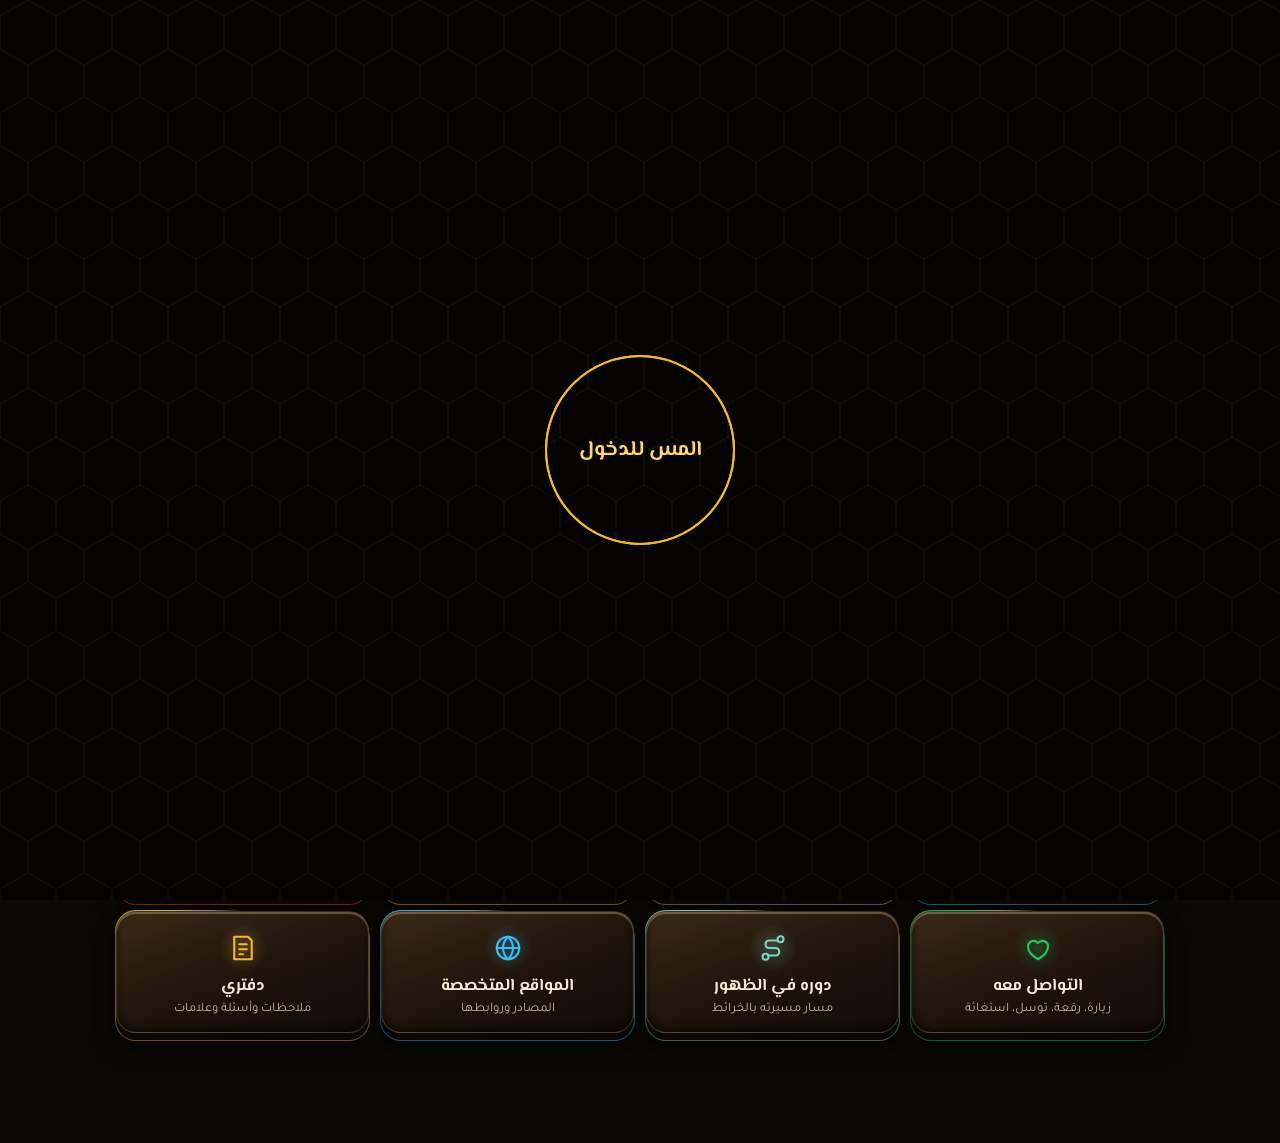
==== commit 2315c403: "توافق Safari والإضافة إلى الشاشة الرئيسية في iPhone، ورسالة بديلة عند تعذّر التشغيل Co-Authored-By: " ====
--- a/index.html
+++ b/index.html
@@ -8,7 +8,13 @@
 <meta name="theme-color" content="#0b0805">
 <link rel="manifest" href="manifest.webmanifest">
 <link rel="icon" href="icon-192.png">
-<link rel="apple-touch-icon" href="icon-192.png">
+<link rel="apple-touch-icon" href="icon-512.png">
+<meta name="apple-mobile-web-app-capable" content="yes">
+<meta name="mobile-web-app-capable" content="yes">
+<meta name="apple-mobile-web-app-status-bar-style" content="black-translucent">
+<meta name="apple-mobile-web-app-title" content="المستور">
+<meta name="format-detection" content="telephone=no">
+<script>window.addEventListener('error',function(e){try{var v=document.getElementById('view');if(v&&!v.children.length){v.innerHTML='<div style="padding:24px;text-align:center;color:#f5ead6"><b style="color:#F2B632">تعذّر تشغيل الصفحة في هذا المتصفح</b><br>حدّث المتصفح ثم أعد فتح الرابط.<br><small style="opacity:.6">'+(e.message||'')+'</small></div>'}var s=document.getElementById('splash');if(s)s.hidden=true;document.body.classList.remove('lock')}catch(x){}});</script>
 <link rel="stylesheet" href="fonts/fonts.css">
 <link rel="stylesheet" href="css/app.css">
 </head>
--- a/css/app.css
+++ b/css/app.css
@@ -12,9 +12,9 @@
 h1,h2,h3,h4{font-family:var(--head);margin:0}
 .i{width:1.4em;height:1.4em;fill:none;stroke:currentColor;stroke-width:1.7;stroke-linecap:round;stroke-linejoin:round;flex:none}
 .muted{color:var(--muted)}
-#scene{position:fixed;inset:0;z-index:-2;background:linear-gradient(rgba(11,8,5,.2),rgba(11,8,5,.55)),url(../assets/bg.webp) center/cover}
+#scene{position:fixed;inset:0;z-index:-2;background:linear-gradient(rgba(11,8,5,.15),rgba(11,8,5,.5)),url(../assets/bg.webp) center/cover}
 #fx{position:fixed;inset:0;width:100%;height:100%;z-index:-1;pointer-events:none}
-.top{position:sticky;top:0;z-index:20;display:flex;justify-content:space-between;align-items:center;padding:calc(env(safe-area-inset-top) + 10px) 16px 10px;background:linear-gradient(rgba(11,8,5,.92),rgba(11,8,5,.55));border-bottom:1px solid var(--line)}
+.top{position:sticky;top:0;z-index:20;display:flex;justify-content:space-between;align-items:center;padding:calc(env(safe-area-inset-top) + 10px) 16px 10px;background:rgba(11,8,5,.96);border-bottom:1px solid var(--line)}
 .brand{display:flex;align-items:center;gap:10px;font:700 25px var(--head);color:var(--gold)}
 .logo{width:30px;height:30px;border-radius:50%;border:1.5px solid var(--gold);position:relative;box-shadow:0 0 14px rgba(242,182,50,.5)}
 .logo:after{content:"";position:absolute;inset:6px;border-radius:50%;background:radial-gradient(circle at 60% 40%,#ffe49a,#c58a1c);box-shadow:0 0 10px var(--gold);animation:breathe 3.4s ease-in-out infinite}
@@ -57,7 +57,7 @@
 .ring-a{transform-origin:180px 180px;animation:rot 90s linear infinite reverse}
 .ring-b{transform-origin:180px 180px;animation:rot 60s linear infinite}
 @keyframes rot{to{transform:rotate(360deg)}}
-.rtx{fill:#e8c778;font:500 13.6px var(--head);letter-spacing:0}
+.rtx{fill:#e8c778;font:500 13px var(--head)}
 .o{fill:var(--gold);animation:oP 3.6s ease-in-out infinite;animation-delay:calc(var(--i)*.3s)}
 @keyframes oP{0%,70%,100%{opacity:.35}35%{opacity:1;filter:drop-shadow(0 0 5px var(--gold))}}
 #secHand{transform-origin:180px 180px;transition:transform .5s var(--spring)}
@@ -213,7 +213,7 @@
 .c-r{right:-4px;transform-origin:right center}.c-l{left:-4px;transform-origin:left center}
 #book.opened .c-r{transform:rotateY(-165deg);opacity:0}#book.opened .c-l{transform:rotateY(165deg);opacity:0}
 .bk-spine{position:absolute;top:0;bottom:0;left:50%;width:0;display:none}
-.bk-nav .btn2{min-width:92px}
+.bk-nav .btn2{min-width:0;padding:8px 12px}.bk-acts{gap:5px}.bk-acts .ic{width:40px;height:44px}@media(min-width:500px){.bk-nav .btn2{min-width:92px}.bk-acts .ic{width:46px}}
 /* الرقعة */
 .ruqa{display:grid;gap:10px;margin-bottom:14px}
 .rq-sheet{position:relative;z-index:2;padding:16px;color:#2a1a0c;background:#d8bd8c url(../assets/papyrus.webp);box-shadow:0 8px 20px #000a,inset 0 0 40px rgba(90,55,15,.4);transition:transform .8s var(--io),opacity .5s}
@@ -227,8 +227,8 @@
 @keyframes draw{to{stroke-dashoffset:0}}
 .mp-s{cursor:pointer}.mp-s .h{fill:transparent}.mp-s .p{fill:rgba(242,182,50,.25);animation:mpP 2.4s ease-out infinite;transform-box:fill-box;transform-origin:center}
 @keyframes mpP{to{transform:scale(1.8);opacity:0}}
-.mp-s .d{fill:var(--gold);stroke:#1a120b}.mp-s .n{fill:#1a120b;font:700 13px var(--body);text-anchor:middle}.mp-s .l{fill:#ffe9b8;font:700 15px var(--head);text-anchor:start;paint-order:stroke;stroke:#000;stroke-width:3px}
-.mp-s.on .d{fill:#7fe3d4}.mp-c circle{fill:#c4b398}.mp-c text{fill:#a8987e;font:12px var(--body)}
+.mp-s .d{fill:var(--gold);stroke:#1a120b}.mp-s .n{fill:#1a120b;font:700 17px var(--body);text-anchor:middle}.mp-s .l{fill:#ffe9b8;font:700 21px var(--head);text-anchor:start;paint-order:stroke;stroke:#000;stroke-width:3px}
+.mp-s.on .d{fill:#7fe3d4}.mp-c circle{fill:#c4b398}.mp-c text{fill:#b5a487;font:16px var(--body)}
 .mp-note{font-size:13.5px;color:var(--muted);margin:6px 0}.mp-info{padding:14px;border-radius:16px;background:var(--card);border:1px solid var(--line2);animation:pop .3s var(--spring)}.mp-info h3{color:var(--gold)}.mp-info p{margin:4px 0 10px}
 /* الافتتاحية: توقيت المشاهد مطابق للفيديو */
 #splash{position:fixed;inset:0;z-index:100;background:#050302;overflow:hidden;color:#fff;transition:opacity .6s}
@@ -292,3 +292,13 @@
 @keyframes gate{from{transform:scale(.55);opacity:1}to{transform:scale(1.25);opacity:0}}
 .gate .sp-gate{display:grid}.gate .sp-skip{display:none}
 @media(prefers-reduced-motion:reduce){.ring-t,.ring-a,.ring-b,.d-face:before,[data-idle] .d-ic,.sp-sparks i{animation:none!important}}
+
+.core:after{content:"";position:absolute;inset:18%;border-radius:50%;background:radial-gradient(circle,rgba(255,226,150,.9),rgba(242,182,50,.3) 50%,transparent 72%);opacity:0;pointer-events:none}
+.core.burst{animation:cb .3s var(--out) forwards}.core.burst:after{animation:cf .3s ease-out}
+@keyframes cb{to{transform:scale(1.12);opacity:.25}}@keyframes cf{0%{opacity:0;transform:scale(.5)}40%{opacity:1}100%{opacity:0;transform:scale(2.2)}}
+
+@media(min-width:760px){.bot{left:50%;right:auto;bottom:12px;width:520px;transform:translateX(-50%);border:1px solid var(--line2);border-radius:20px;padding:6px}main{padding-bottom:110px}}
+
+.src-k{color:var(--gold2);font-size:14.5px}.bk-src .src-k{color:#6a3a00}
+
+.g-istinas{background:rgba(217,160,107,.16);color:#f0c9a0;border-color:#d9a06b66}
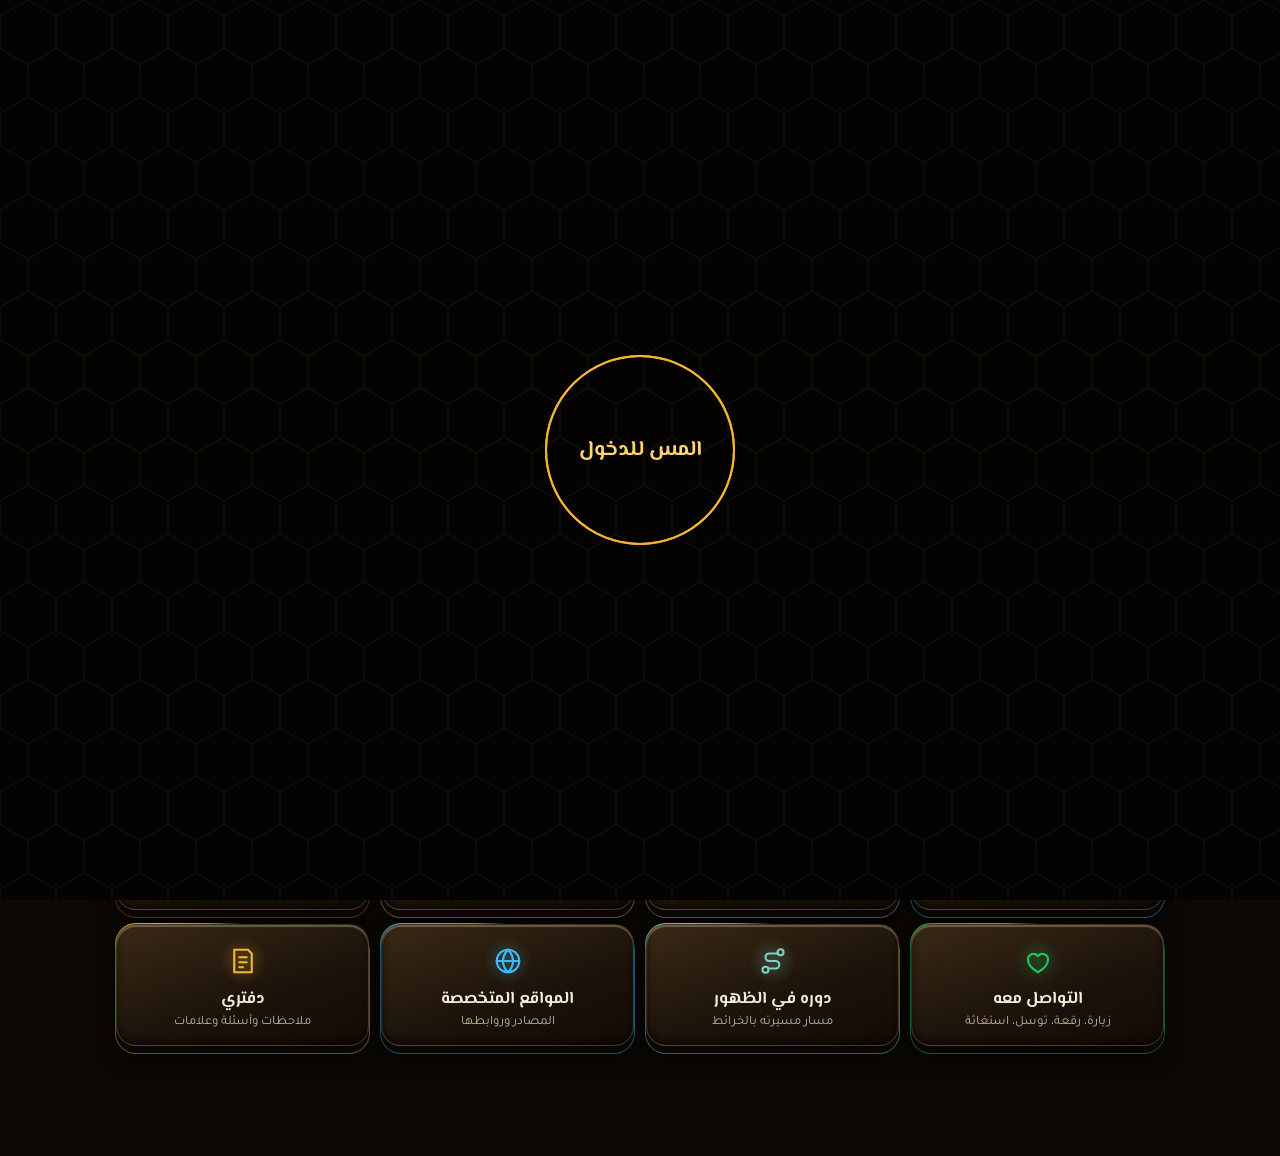
==== commit 991b2291: "قسم البحوث والمقارنات: محرك إحصاء ورسوم متنوعة، ومتون الكتب الأربعة وكتب الغيبة من ثقلين تُحمَّل من " ====
--- a/index.html
+++ b/index.html
@@ -27,6 +27,7 @@
     <button id="sndBtn" class="ic" aria-label="تشغيل الأصوات وإطفاؤها" data-sfx="wood"></button>
     <a href="#/settings" class="ava" aria-label="الإعدادات"><img src="assets/designer.webp" alt="الإعدادات"></a>
   </div>
+  <a class="labbar" href="#/lab" data-sfx="ember" aria-label="البحوث والمقارنات بالذكاء الاصطناعي"><span class="lb-ring"></span><span class="lb-ic" data-i="lab"></span><span class="lb-t"><b>البحوث والمقارنات</b><small>مختبر بياني بالذكاء الاصطناعي · مقارنات بين الكتب</small></span><span class="lb-go">ادخل<span data-i="back"></span></span><i class="lb-scan"></i></a>
 </header>
 <main id="view" tabindex="-1"></main>
 <nav class="bot" id="bot" aria-label="التنقل">
@@ -67,6 +68,11 @@
 <script src="js/book.js"></script>
 <script src="js/map.js"></script>
 <script src="js/ruqa.js"></script>
+<script src="js/charts.js"></script>
+<script src="js/lab.js"></script>
+<script src="data/corpus.js"></script>
+<script src="js/corpus.js"></script>
+<script src="js/lab-ui.js"></script>
 <script src="js/app.js"></script>
 <script src="js/fx.js"></script>
 </body>
--- a/css/app.css
+++ b/css/app.css
@@ -302,3 +302,138 @@
 .src-k{color:var(--gold2);font-size:14.5px}.bk-src .src-k{color:#6a3a00}
 
 .g-istinas{background:rgba(217,160,107,.16);color:#f0c9a0;border-color:#d9a06b66}
+/* ========== البحوث والمقارنات ========== */
+.top{flex-wrap:wrap;row-gap:10px}
+.labbar{order:3;flex:1 0 100%;position:relative;display:flex;align-items:center;gap:12px;min-height:58px;padding:8px 14px;border-radius:16px;overflow:hidden;isolation:isolate;
+ background:linear-gradient(100deg,#2a1a08,#3a2408 45%,#16231f);box-shadow:inset 0 1px 0 rgba(255,225,150,.35),0 4px 0 #6b4a0c,0 0 22px rgba(242,182,50,.28);transition:transform .14s var(--out),box-shadow .2s}
+.lb-ring{position:absolute;inset:0;z-index:-1;border-radius:16px;padding:1.5px;background:conic-gradient(from var(--a,0deg),#F2B632,#14B8A6 25%,#38BDF8 45%,#F472B6 65%,#F2B632);
+ -webkit-mask:linear-gradient(#000 0 0) content-box,linear-gradient(#000 0 0);-webkit-mask-composite:xor;mask-composite:exclude;animation:spinA 5s linear infinite}
+.lb-ic{width:42px;height:42px;flex:none;display:grid;place-items:center;border-radius:12px;color:var(--on);background:linear-gradient(#ffe49a,#F2B632);box-shadow:0 3px 0 #a9780f,0 0 16px rgba(242,182,50,.55);animation:lbPulse 2.6s ease-in-out infinite}
+.lb-ic .i{width:24px;height:24px;stroke-width:2}
+.lb-t{display:grid;flex:1;min-width:0;line-height:1.3}.lb-t b{font:700 18px var(--head);color:#ffe0a0}.lb-t small{font-size:12.5px;color:#d9c7a3;white-space:nowrap;overflow:hidden;text-overflow:ellipsis}
+.lb-go{display:flex;align-items:center;gap:2px;flex:none;padding:6px 12px;border-radius:999px;font-weight:700;font-size:14px;color:var(--on);background:var(--gold)}
+.lb-go .i{width:16px;height:16px;transform:scaleX(-1)}
+.lb-scan{position:absolute;inset:0 auto 0 0;width:38%;z-index:-1;background:linear-gradient(90deg,transparent,rgba(255,220,140,.26),transparent);transform:translateX(-120%) skewX(-18deg);animation:lbScan 3.8s var(--io) infinite}
+.labbar:active{transform:translateY(3px) scale(.985);box-shadow:inset 0 1px 0 rgba(255,225,150,.35),0 1px 0 #6b4a0c,0 0 30px rgba(242,182,50,.45)}
+.labbar.on{box-shadow:inset 0 1px 0 rgba(255,225,150,.35),0 4px 0 #6b4a0c,0 0 34px rgba(242,182,50,.6)}.labbar.on .lb-go{background:var(--teal);color:#06231f}
+@keyframes lbPulse{50%{box-shadow:0 3px 0 #a9780f,0 0 28px rgba(242,182,50,.9)}}
+@keyframes lbScan{0%{transform:translateX(-140%) skewX(-18deg)}60%,100%{transform:translateX(330%) skewX(-18deg)}}
+@media(min-width:760px){.labbar{flex:0 1 auto;order:0;margin-inline:auto;min-width:440px}}
+.lab-link{border-color:var(--line2);background:linear-gradient(100deg,rgba(58,36,8,.9),rgba(22,35,31,.9))}.lab-link b{display:flex;gap:8px;align-items:center;color:var(--gold2)}
+
+.lab-hero{position:relative;overflow:hidden;text-align:center;padding:26px 18px 20px;border-radius:24px;margin:6px 0 14px;background:radial-gradient(ellipse at 50% 0,rgba(242,182,50,.18),transparent 60%),var(--card);border:1px solid var(--line2);animation:itIn .6s var(--spring) both}
+.lab-hero h1{font-size:30px;color:var(--gold);margin:8px 0 6px}.lab-hero p{max-width:60ch;margin:0 auto 12px;color:var(--muted)}
+.lab-orb{display:inline-grid;place-items:center;width:64px;height:64px;border-radius:50%;color:var(--on);background:radial-gradient(circle at 35% 30%,#ffe9b0,#F2B632 55%,#a9780f);box-shadow:0 0 0 8px rgba(242,182,50,.12),0 0 36px rgba(242,182,50,.6);animation:orbF 4s ease-in-out infinite}
+.lab-orb .i{width:34px;height:34px;stroke-width:2}
+@keyframes orbF{50%{transform:translateY(-5px);box-shadow:0 0 0 14px rgba(242,182,50,.06),0 0 50px rgba(242,182,50,.8)}}
+.lz{position:absolute;height:1.5px;width:70%;left:-70%;background:linear-gradient(90deg,transparent,var(--c,#F2B632),transparent);opacity:.8;animation:lz 5.5s linear infinite;pointer-events:none}
+.lz.l1{top:22%;--c:#F2B632}.lz.l2{top:58%;--c:#14B8A6;animation-delay:-1.8s;animation-duration:7s}.lz.l3{top:84%;--c:#F472B6;animation-delay:-3.6s;animation-duration:6.2s}
+@keyframes lz{to{left:110%}}
+.lab-cov{display:flex;flex-wrap:wrap;justify-content:center;gap:8px}.lab-cov span{padding:4px 14px;border-radius:999px;background:rgba(0,0,0,.3);border:1px solid var(--line);font-size:14px}.lab-cov b{color:var(--gold);font-variant-numeric:tabular-nums}
+.lab-ask{position:relative;display:flex;gap:10px;align-items:flex-end;padding:10px;border-radius:20px;background:rgba(24,16,10,.92);border:1px solid var(--line2);box-shadow:inset 0 2px 6px #0008}
+.lab-ask:focus-within{box-shadow:inset 0 2px 6px #0008,0 0 0 3px rgba(242,182,50,.3)}
+.lab-ask textarea{flex:1;min-width:0;resize:none;min-height:52px;padding:6px 8px;font:500 16px/1.6 var(--body);color:var(--ink);background:none;border:0;outline:0}
+.lab-ask textarea::placeholder{color:#b5a487}
+.lab-ask-b{display:flex;gap:8px;align-items:center}.lab-go{min-height:48px;padding:8px 18px}
+.lab-ex button{flex:none;min-height:40px;padding:6px 14px;border-radius:999px;border:1px dashed var(--line2);background:rgba(30,20,12,.7);color:var(--ink);font-size:14px;transition:background .15s,transform .15s}
+.lab-ex button:active{transform:scale(.96)}
+.lab-ctl{display:grid;gap:4px}
+.seg{display:grid;grid-template-columns:repeat(4,1fr);gap:4px;padding:4px;border-radius:14px;background:rgba(0,0,0,.35);border:1px solid var(--line)}
+.seg button{min-height:42px;border-radius:10px;font-size:14px;color:var(--muted);transition:background .18s,color .18s}
+.seg button.on{background:var(--teal);color:#05201c;font-weight:700;box-shadow:0 0 14px rgba(20,184,166,.45)}
+#labOut{display:grid;grid-template-columns:minmax(0,1fr);gap:14px;margin-top:6px}#labOut>*{min-width:0}
+#labOut.flash>*{animation:itIn .5s var(--spring) both;animation-delay:calc(var(--k,0)*60ms)}
+#labOut.flash>:nth-child(2){--k:1}#labOut.flash>:nth-child(3){--k:2}#labOut.flash>:nth-child(4){--k:3}#labOut.flash>:nth-child(5){--k:4}
+.lab-und,.lab-ins,.lab-tbl{padding:14px 16px;border-radius:18px;background:var(--card);border:1px solid var(--line)}
+.lab-und h2,.lab-ins h2,.lab-tbl h2{display:flex;align-items:center;gap:8px;font-size:19px;color:var(--gold2);margin-bottom:8px}
+.lab-terms{display:flex;flex-wrap:wrap;gap:8px;align-items:center;margin-bottom:6px}
+.term{display:inline-flex;align-items:center;gap:4px;padding:4px 6px 4px 4px;padding-inline-start:14px;border-radius:999px;font-weight:700;color:var(--c);border:1.5px solid var(--c);background:color-mix(in srgb,var(--c) 14%,transparent);animation:itIn .4s var(--spring) both}
+.term button{width:30px;height:30px;display:grid;place-items:center;border-radius:50%;color:var(--c)}.term .i{width:16px;height:16px}
+.term-add{display:flex;gap:6px;align-items:center}.term-add input{width:170px;height:44px;padding:0 12px;border-radius:12px;border:1px solid var(--line);background:rgba(0,0,0,.3);color:var(--ink);font:500 16px var(--body)}
+.term-add .ic{width:44px;height:44px}
+.lab-warn{margin:8px 0 0;padding:8px 12px;border-radius:12px;background:rgba(239,68,68,.12);border:1px solid rgba(239,68,68,.45);color:#fecaca}
+.kpis{display:grid;grid-template-columns:repeat(auto-fit,minmax(120px,1fr));gap:10px}
+.kpi{position:relative;overflow:hidden;display:grid;justify-items:center;padding:14px 8px;border-radius:18px;background:linear-gradient(160deg,rgba(42,29,18,.95),rgba(14,9,6,.95));border:1px solid var(--line2);animation:kpiIn .6s var(--spring) both;animation-delay:calc(var(--i)*70ms)}
+.kpi:after{content:"";position:absolute;inset:0;background:linear-gradient(110deg,transparent 35%,rgba(255,220,140,.18) 50%,transparent 65%);transform:translateX(-100%);animation:kpiShine 1.2s var(--out) both;animation-delay:calc(var(--i)*70ms + .3s)}
+.kpi b{font:700 30px var(--head);color:var(--gold);font-variant-numeric:tabular-nums;text-shadow:0 0 16px rgba(242,182,50,.45)}.kpi span{font-size:13.5px;color:var(--muted)}
+@keyframes kpiIn{from{opacity:0;transform:translateY(16px) scale(.9)}}
+@keyframes kpiShine{to{transform:translateX(100%)}}
+.lab-ins ul{margin:0;padding:0;list-style:none;display:grid;gap:6px}.lab-ins li{position:relative;padding-inline-start:18px;animation:itIn .45s var(--spring) both;animation-delay:calc(var(--i)*60ms)}
+.lab-ins li:before{content:"";position:absolute;inset-inline-start:2px;top:.7em;width:8px;height:8px;border-radius:50%;background:var(--gold);box-shadow:0 0 8px var(--gold)}
+.lab-ins b{color:var(--gold2)}
+.lab-grid{display:grid;grid-template-columns:minmax(0,1fr);gap:14px}@media(min-width:900px){.lab-grid{grid-template-columns:minmax(0,1fr) minmax(0,1fr)}}
+.lab-card.big svg{box-shadow:0 10px 30px rgba(0,0,0,.45),0 0 0 1.5px rgba(242,182,50,.55),0 0 26px rgba(242,182,50,.25)}
+.lab-card{position:relative;margin:0;border-radius:18px;animation:cardIn .7s var(--spring) both;animation-delay:calc(var(--i)*90ms);transition:transform .2s var(--out)}
+@media(hover:hover) and (pointer:fine){.lab-card:hover{transform:translateY(-3px)}}
+.lab-card svg{display:block;width:100%;height:auto;border-radius:18px;box-shadow:0 10px 30px rgba(0,0,0,.45)}
+.lab-card figcaption{display:flex;justify-content:flex-end;gap:6px;margin-top:6px}
+.lab-card figcaption .ic{width:40px;height:40px;border-radius:12px;background:rgba(14,9,6,.85)}.lab-card figcaption .i{width:19px;height:19px}
+@keyframes cardIn{from{opacity:0;transform:translateY(24px) scale(.96);filter:blur(3px)}}
+/* حركة الرسوم */
+.chart .cg-laser{animation:cgLaser 1.6s var(--io) both .2s}
+@keyframes cgLaser{from{transform:translateX(-100%)}to{transform:translateX(0)}}
+.chart .cg-bx{transform-box:fill-box;transform-origin:right center;animation:cgX .9s var(--spring) both;animation-delay:calc(var(--i,0)*55ms + .15s)}
+.chart g[style] .cg-bx{animation-delay:calc(var(--i,0)*55ms + .15s)}
+.chart .cg-by{transform-box:fill-box;transform-origin:center bottom;animation:cgY .9s var(--spring) both;animation-delay:calc(var(--i,0)*45ms + .15s)}
+.chart .cg-arc,.chart .cg-line{stroke-dasharray:1 1;animation:cgDraw 1.3s var(--out) both;animation-delay:calc(var(--i,0)*90ms + .1s)}
+.chart .cg-pop,.chart .cg-dot{transform-box:fill-box;transform-origin:center;animation:cgPop .55s var(--spring) both;animation-delay:calc(var(--i,0)*45ms + .45s)}
+.chart g[style] .cg-pop{animation-delay:calc(var(--i,0)*55ms + .7s)}
+.chart .cg-grow{transform-box:view-box;transform-origin:center;animation:cgGrow 1s var(--spring) both;animation-delay:calc(var(--i,0)*120ms + .2s)}
+.chart .cg-fade{animation:cgFade 1.2s ease both .5s}
+@keyframes cgX{from{transform:scaleX(0)}}@keyframes cgY{from{transform:scaleY(0)}}
+@keyframes cgDraw{from{stroke-dashoffset:1}to{stroke-dashoffset:0}}
+@keyframes cgPop{from{opacity:0;transform:scale(.6)}}@keyframes cgGrow{from{opacity:0;transform:scale(.3) rotate(-25deg)}}@keyframes cgFade{from{opacity:0}}
+.lab-zoom{width:min(1000px,100%)}.lab-zoom svg{width:100%;height:auto}
+.tbl-h{display:flex;justify-content:space-between;align-items:center;gap:10px;flex-wrap:wrap}
+.tbl-h select{height:44px;padding:0 12px;border-radius:12px;border:1px solid var(--line2);background:#1c130b;color:var(--ink);font:500 15px var(--body)}
+.tbl-w{overflow-x:auto;margin-top:8px;border-radius:12px;border:1px solid var(--line)}
+.lab-tbl table{width:100%;min-width:720px;border-collapse:collapse;font-size:14.5px}
+.lab-tbl th{position:sticky;top:0;padding:10px 8px;text-align:right;font-weight:700;color:var(--gold2);background:#2a1d12;white-space:nowrap}
+.lab-tbl td{padding:9px 8px;vertical-align:top;border-top:1px solid rgba(242,182,50,.12)}
+.lab-tbl tbody tr{animation:itIn .4s var(--out) both;animation-delay:calc(var(--i,0)*25ms)}
+.lab-tbl tbody tr:nth-child(even){background:rgba(255,255,255,.025)}
+.lab-tbl td small{display:block;color:var(--muted);font-size:12.5px}.lab-tbl td a b{color:var(--ink)}.lab-tbl td a:hover b{color:var(--gold2)}
+.lab-tbl q{display:block;margin-top:4px;color:var(--muted);quotes:none;font-family:var(--trad);font-size:15px;line-height:1.8}
+.lab-tbl mark{background:var(--gold);color:var(--on);border-radius:4px;padding:0 3px}
+.lab-tbl .num{font:700 17px var(--head);color:var(--gold);text-align:center}
+.dot{display:inline-block;width:10px;height:10px;border-radius:50%;background:var(--c);margin-inline-end:6px;box-shadow:0 0 8px var(--c)}
+.era{display:inline-block;padding:1px 10px;border-radius:999px;font-size:13px;color:var(--c);border:1px solid var(--c);white-space:nowrap}
+.lab-note{margin:0;padding:10px 14px;border-radius:14px;font-size:14px;color:var(--muted);background:rgba(20,184,166,.07);border:1px dashed rgba(20,184,166,.45)}
+.lab-acts{display:flex;flex-wrap:wrap;gap:10px;justify-content:center;padding-bottom:6px}.lab-acts .btn,.lab-acts .btn2{flex:1 1 210px}
+@media(prefers-reduced-motion:reduce){.lb-scan,.lb-ring,.lz,.lab-orb{animation:none!important}.chart *{animation-duration:.01s!important;animation-delay:0s!important}}
+@media print{
+ body.lab-printing{background:#fff}
+ body.lab-printing #scene,body.lab-printing #fx,body.lab-printing .top,body.lab-printing .bot,body.lab-printing .back,body.lab-printing .lab-ask,body.lab-printing .lab-ex,body.lab-printing .lab-ctl,body.lab-printing .lab-acts,body.lab-printing figcaption,body.lab-printing .lz,body.lab-printing .term button,body.lab-printing .term-add,body.lab-printing #toast{display:none!important}
+ body.lab-printing main{max-width:none;padding:0}
+ body.lab-printing *{animation:none!important;-webkit-print-color-adjust:exact;print-color-adjust:exact}
+ body.lab-printing .lab-card,body.lab-printing tr,body.lab-printing .kpi{break-inside:avoid}
+ body.lab-printing .lab-grid{grid-template-columns:1fr}
+ body.lab-printing .tbl-w{overflow:visible}
+}
+@media(max-width:640px){
+ .kpis{grid-template-columns:repeat(3,1fr)}.kpi b{font-size:25px}
+ .lab-tbl .tbl-w{border:0;overflow:visible}.lab-tbl table{min-width:0}.lab-tbl thead{display:none}
+ .lab-tbl tbody tr{display:grid;grid-template-columns:1fr 1fr;gap:4px 10px;margin-bottom:10px;padding:10px 12px;border-radius:14px;border:1px solid var(--line);background:rgba(20,14,9,.7)!important}
+ .lab-tbl td{border:0;padding:2px 0}.lab-tbl td.tx{grid-column:1/-1;order:-1}.lab-tbl td:first-child{display:none}
+ .lab-tbl td:not(.tx):before{content:attr(data-l);display:block;font-size:12px;color:var(--gold2);opacity:.8}
+ .lab-tbl .num{text-align:start}
+}
+/* مصادر المقارنة والمتون الكاملة */
+.srcs{margin:12px 0 2px}.srcs h2{display:flex;align-items:center;gap:8px;font-size:17px;color:var(--gold2);margin-bottom:8px}
+.src-row{display:grid;grid-template-columns:repeat(auto-fill,minmax(150px,1fr));gap:8px}
+.src{position:relative;display:grid;gap:2px;text-align:start;padding:10px 12px;min-height:64px;border-radius:14px;border:1px solid var(--line);background:rgba(24,16,10,.85);transition:transform .16s var(--spring),border-color .2s,background .2s;animation:itIn .45s var(--spring) both;animation-delay:calc(var(--i)*40ms)}
+.src b{display:flex;align-items:center;gap:6px;font:700 15px var(--head);color:var(--ink)}.src small{font-size:12.5px;line-height:1.35;color:var(--muted)}
+.src .net{display:grid;color:var(--sky)}.src .net .i{width:15px;height:15px}
+.src:active{transform:scale(.96)}
+.src.on{border-color:var(--gold);background:linear-gradient(160deg,rgba(242,182,50,.22),rgba(24,16,10,.9));box-shadow:0 0 0 1px var(--gold),0 0 20px rgba(242,182,50,.3)}.src.on b{color:var(--gold2)}
+.lab-load{display:grid;justify-items:center;gap:8px;text-align:center;padding:24px 16px;border-radius:20px;background:var(--card);border:1px solid var(--line2)}
+.lab-load h2{font-size:20px;color:var(--gold2)}.lab-load p{max-width:56ch;margin:0}
+.ld-orb{width:60px;height:60px;display:grid;place-items:center;border-radius:50%;color:#06202b;background:radial-gradient(circle at 35% 30%,#bfe9ff,#38BDF8 60%,#0e6f99);box-shadow:0 0 30px rgba(56,189,248,.55);animation:orbF 2.4s ease-in-out infinite}
+.ld-orb .i{width:30px;height:30px}.lab-load.off .ld-orb{background:radial-gradient(circle at 35% 30%,#ffd0d0,#EF4444 60%,#8a1d1d);box-shadow:0 0 30px rgba(239,68,68,.45)}
+.ld-track{width:min(420px,100%);height:10px;border-radius:99px;background:rgba(255,255,255,.07);overflow:hidden}
+.ld-track i{display:block;height:100%;background:linear-gradient(90deg,#14B8A6,#F2B632);transform-origin:right;transform:scaleX(0);transition:transform .35s var(--out);box-shadow:0 0 12px rgba(242,182,50,.6)}
+.lab-miss{margin-top:4px;font-size:13.5px}
+.lab-tbl small.beh{color:#86efac}.lab-tbl td a .i{width:14px;height:14px;vertical-align:middle}
+.lab-load .rw{display:flex;flex-wrap:wrap;gap:8px;justify-content:center}
+.tbl-more{display:grid;justify-items:center;gap:4px;margin-top:10px}
+@media(max-width:640px){.src-row{display:flex;overflow-x:auto;scroll-snap-type:x mandatory;padding-bottom:6px;scrollbar-width:none}.src-row::-webkit-scrollbar{display:none}.src{flex:0 0 150px;scroll-snap-align:start}}
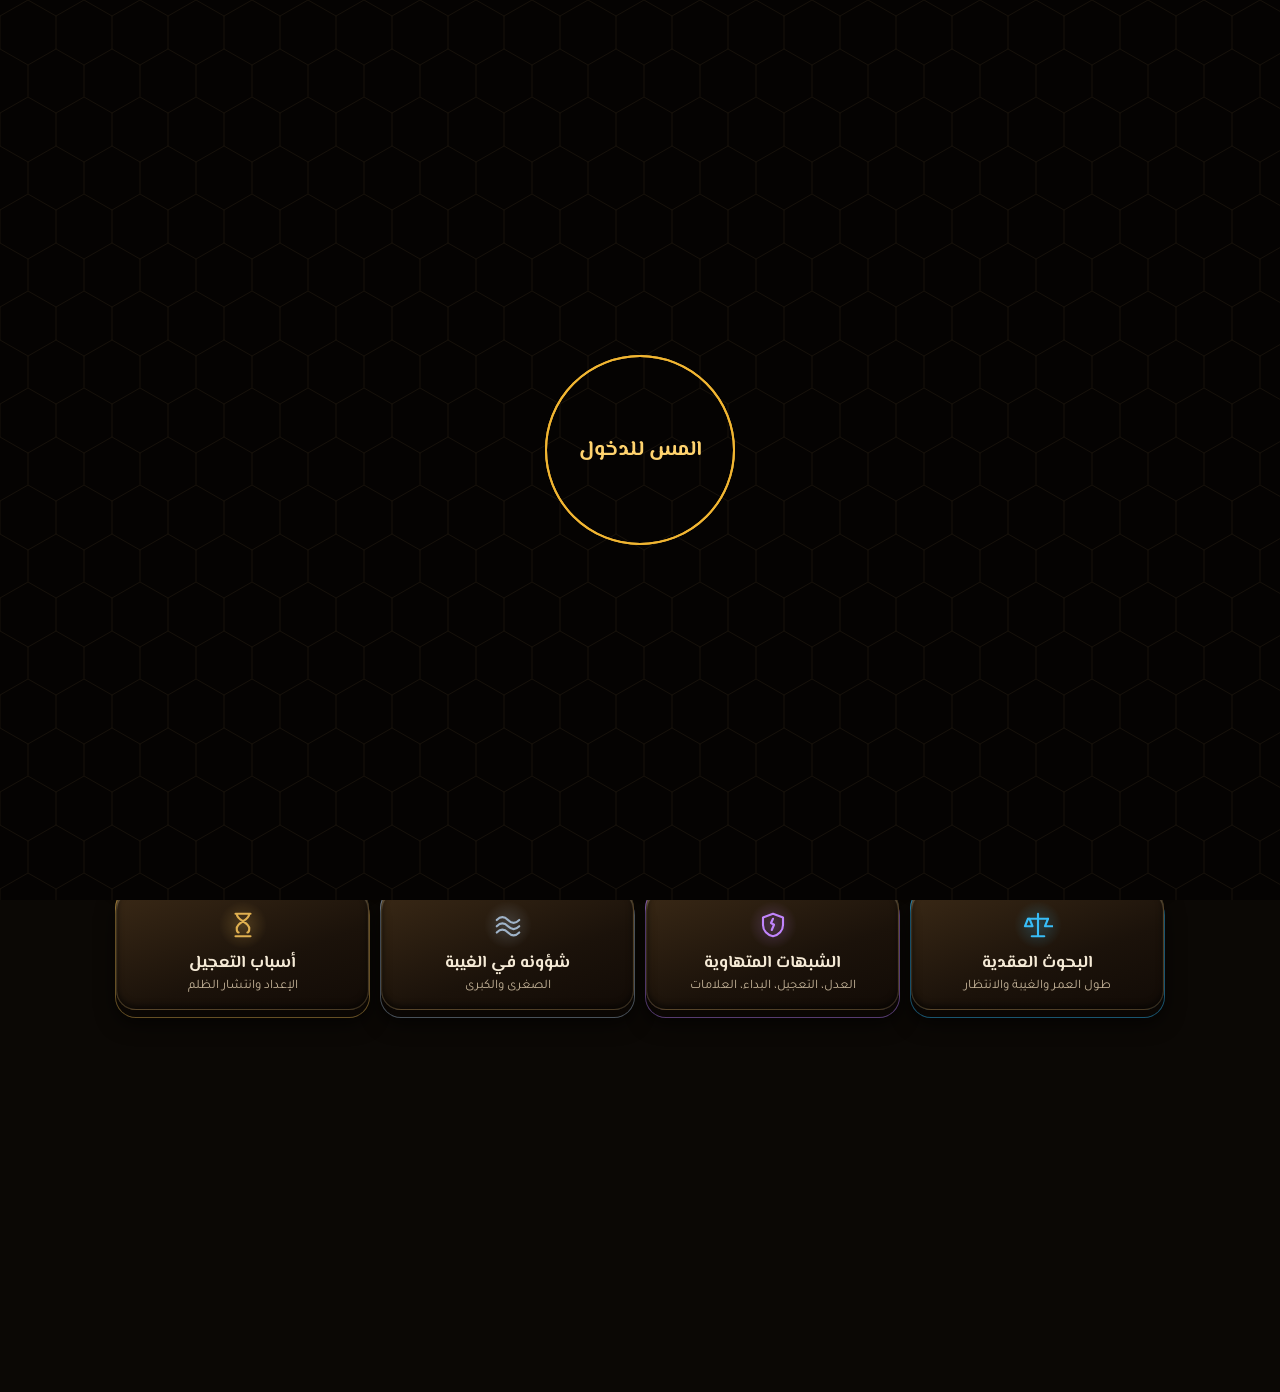
==== commit 573c4021: "باب الشبهات المتهاوية، وروضة الانتظار للبراعم بأقسامها التسعة: ألعاب لاعب ولاعبين، وحكايات مصورة بصو" ====
--- a/index.html
+++ b/index.html
@@ -73,6 +73,8 @@
 <script src="data/corpus.js"></script>
 <script src="js/corpus.js"></script>
 <script src="js/lab-ui.js"></script>
+<script src="data/kids.js"></script>
+<script src="js/rawda.js"></script>
 <script src="js/app.js"></script>
 <script src="js/fx.js"></script>
 </body>
--- a/css/app.css
+++ b/css/app.css
@@ -437,3 +437,195 @@
 .lab-load .rw{display:flex;flex-wrap:wrap;gap:8px;justify-content:center}
 .tbl-more{display:grid;justify-items:center;gap:4px;margin-top:10px}
 @media(max-width:640px){.src-row{display:flex;overflow-x:auto;scroll-snap-type:x mandatory;padding-bottom:6px;scrollbar-width:none}.src-row::-webkit-scrollbar{display:none}.src{flex:0 0 150px;scroll-snap-align:start}}
+.narr{display:flex;flex-wrap:wrap;gap:8px;margin:6px 0}
+.nr{display:inline-flex;align-items:center;gap:8px;min-height:44px;padding:6px 8px 6px 6px;padding-inline-start:12px;border-radius:999px;border:1px solid var(--line2);background:rgba(30,20,12,.85);color:var(--ink);font-size:14.5px;animation:itIn .4s var(--spring) both;animation-delay:calc(var(--i)*30ms);transition:transform .15s var(--spring),border-color .2s}
+.nr span{min-width:30px;padding:2px 8px;border-radius:999px;background:var(--gold);color:var(--on);font-weight:700;font-variant-numeric:tabular-nums;text-align:center}
+.nr:active{transform:scale(.95)}@media(hover:hover) and (pointer:fine){.nr:hover{border-color:var(--gold)}}
+/* ========== الشبهات المتهاوية: توقيع الباب ========== */
+.door[data-m=shatter]:active{animation:m-shatter .34s}
+@keyframes m-shatter{20%{transform:translate(-3px,1px) rotate(-1.5deg)}45%{transform:translate(3px,-2px) rotate(1.5deg) scale(.97)}70%{transform:translate(-1px,2px)}}
+[data-idle=crack] .d-ic{animation:i-crack 3.8s ease-in-out infinite}
+@keyframes i-crack{0%,70%,100%{transform:none;filter:none}74%{transform:translateX(-2px) rotate(-6deg);filter:drop-shadow(0 0 8px var(--c))}78%{transform:translateX(2px) rotate(5deg)}82%{transform:none}}
+
+/* ========== باب روضة الانتظار في الرئيسية ========== */
+.rawda-b{position:relative;display:flex;align-items:center;gap:14px;margin:6px 0 16px;padding:16px 18px;min-height:88px;border-radius:24px;overflow:hidden;isolation:isolate;
+ background:radial-gradient(120% 140% at 85% 0,#3d2a5c 0,#22182f 45%,#14100b 100%);border:1.5px solid rgba(244,114,182,.55);box-shadow:0 6px 0 #4a1f3c,0 0 30px rgba(244,114,182,.25);animation:doorIn .7s var(--spring) both .25s;transition:transform .14s var(--out)}
+.rawda-b:active{transform:translateY(4px) scale(.985);box-shadow:0 2px 0 #4a1f3c,0 0 40px rgba(244,114,182,.4)}
+.rb-ic{width:58px;height:58px;flex:none;display:grid;place-items:center;border-radius:18px;color:#3a1830;background:linear-gradient(145deg,#ffe08a,#F472B6);box-shadow:0 4px 0 #9d3a74,0 0 20px rgba(244,114,182,.6);animation:rbBob 2.8s ease-in-out infinite}
+.rb-ic .i{width:32px;height:32px;stroke-width:2}
+.rb-t{display:grid;line-height:1.3}.rb-t b{font:700 23px var(--head);color:#ffe08a}.rb-t small{font-size:14px;color:#f3d6e6}
+.rb-cur{position:absolute;top:0;bottom:0;width:52%;z-index:-1;background:repeating-linear-gradient(90deg,rgba(160,40,90,.55) 0 10px,rgba(120,25,70,.55) 10px 20px);transition:transform .9s var(--io)}
+.rb-cur.l{left:0;transform:translateX(-82%)}.rb-cur.r{right:0;transform:translateX(82%)}
+.rawda-b:hover .rb-cur.l{transform:translateX(-90%)}.rawda-b:hover .rb-cur.r{transform:translateX(90%)}
+.rb-dot{position:absolute;width:9px;height:9px;border-radius:50%;background:var(--c);box-shadow:0 0 10px var(--c);left:calc(8% + var(--i)*7%);top:18%;animation:rbFloat 3.2s ease-in-out infinite;animation-delay:calc(var(--i)*-.6s)}
+@keyframes rbBob{50%{transform:translateY(-4px) rotate(-4deg)}}
+@keyframes rbFloat{50%{transform:translateY(46px) scale(.6);opacity:.4}}
+
+/* ========== روضة الانتظار ========== */
+body.kids{--kb:#1b1426}
+body.kids #view{max-width:880px}
+.rwd{position:relative;overflow:hidden;border-radius:28px;padding:0 0 18px;background:radial-gradient(130% 90% at 50% 0,#2e2148 0,#191226 55%,#100c08 100%);border:1px solid rgba(242,182,50,.35);isolation:isolate}
+.rw-stage{position:relative;height:200px;display:grid;place-items:center;overflow:hidden}
+.rw-star{position:absolute;left:var(--x);top:var(--y);width:3px;height:3px;border-radius:50%;background:#fff;box-shadow:0 0 6px #fff;animation:tw 2.4s ease-in-out infinite;animation-delay:var(--d)}
+@keyframes tw{50%{opacity:.2;transform:scale(.6)}}
+.rw-beam{position:absolute;top:-40%;left:-30%;width:40%;height:180%;background:linear-gradient(90deg,transparent,rgba(255,224,138,.28),transparent);transform:rotate(18deg);animation:rwBeam 5s var(--io) infinite;z-index:1;pointer-events:none}
+.rw-beam.b2{animation-delay:-2.5s;background:linear-gradient(90deg,transparent,rgba(244,114,182,.2),transparent)}
+@keyframes rwBeam{0%{left:-50%}60%,100%{left:130%}}
+.rw-title{position:relative;z-index:2;text-align:center}.rw-title h1{font:700 clamp(34px,9vw,48px) var(--head);color:#ffe08a;text-shadow:0 0 24px rgba(255,224,138,.6),0 3px 0 #7a3f12}.rw-title p{margin:2px 0 0;color:#f3d6e6;font-size:16px}
+.rw-sun{display:block;width:120px;margin:0 auto -6px;animation:rbBob 4s ease-in-out infinite}.rw-sun svg{width:100%}
+.rw-grid{position:relative;z-index:2;display:grid;grid-template-columns:repeat(3,1fr);gap:12px;padding:0 14px}
+@media(max-width:560px){.rw-grid{grid-template-columns:repeat(2,1fr)}.rw-grid .rw-door:last-child{grid-column:1/-1}}
+.rw-door{position:relative;display:grid;justify-items:center;align-content:center;gap:4px;min-height:132px;padding:12px 8px;text-align:center;border-radius:22px;background:linear-gradient(165deg,color-mix(in srgb,var(--c) 30%,#1d1528),#140f1d);border:2px solid color-mix(in srgb,var(--c) 70%,transparent);
+ box-shadow:0 6px 0 color-mix(in srgb,var(--c) 45%,#000),0 0 18px color-mix(in srgb,var(--c) 30%,transparent);transition:transform .14s var(--spring);animation:rwDoor .9s var(--spring) both;animation-delay:calc(var(--i)*60ms + .1s)}
+.rwd.intro .rw-door{animation:rwGather 1.5s var(--spring) both;animation-delay:calc(.9s + var(--i)*70ms)}
+@keyframes rwDoor{from{opacity:0;transform:translateY(20px) scale(.9)}}
+@keyframes rwGather{0%{opacity:0;transform:translate(var(--fx),var(--fy)) rotate(var(--fr)) scale(.4);filter:blur(4px)}60%{opacity:1;filter:none}80%{transform:translate(calc(var(--fx)*-.04),calc(var(--fy)*-.04)) rotate(calc(var(--fr)*-.05)) scale(1.04)}100%{transform:none}}
+.rw-door:active{transform:translateY(5px) scale(.96);box-shadow:0 1px 0 color-mix(in srgb,var(--c) 45%,#000)}
+.rw-ic{width:54px;height:54px;display:grid;place-items:center;border-radius:50%;color:#1a120b;background:radial-gradient(circle at 35% 30%,#fff6d5,var(--c));box-shadow:0 0 16px color-mix(in srgb,var(--c) 70%,transparent);animation:rbBob 3s ease-in-out infinite;animation-delay:calc(var(--i)*-.35s)}
+.rw-ic .i{width:30px;height:30px;stroke-width:2}
+.rw-door b{font:700 17px/1.25 var(--head);color:#fff3d6}.rw-door small{font-size:13px;line-height:1.35;color:#e6d4ea}
+.rw-cur{position:absolute;top:0;bottom:0;width:51%;z-index:5;pointer-events:none;background:linear-gradient(90deg,rgba(0,0,0,.35),transparent 30%,rgba(0,0,0,.25) 60%,transparent),repeating-linear-gradient(90deg,#8e1f4f 0 18px,#6d1640 18px 36px);box-shadow:inset 0 -30px 40px rgba(0,0,0,.4);display:none}
+.rw-cur.l{left:0;transform-origin:left}.rw-cur.r{right:0;transform-origin:right}
+.rwd.intro .rw-cur{display:block;animation:curOpen 1.4s var(--io) forwards .15s}
+.rwd.intro .rw-cur.r{animation-name:curOpenR}
+@keyframes curOpen{to{transform:translateX(-102%) scaleX(.3)}}@keyframes curOpenR{to{transform:translateX(102%) scaleX(.3)}}
+.k-bar{display:flex;flex-wrap:wrap;gap:8px;align-items:center;justify-content:center;margin:12px 0}.k-bar span{font:700 16px var(--head);color:#ffe08a}
+.k-sm{min-height:44px;padding:6px 14px;font-size:15px}
+.k-back{color:#f3d6e6}
+.k-head{display:flex;align-items:center;gap:12px;padding:14px;border-radius:22px;background:linear-gradient(160deg,color-mix(in srgb,var(--c) 26%,#1d1528),#140f1d);border:2px solid color-mix(in srgb,var(--c) 60%,transparent);animation:pop .5s var(--spring)}
+.k-head h1{font-size:26px;color:#fff3d6}.k-head p{margin:0;color:#e6d4ea}
+.k-hic{width:56px;height:56px;flex:none;display:grid;place-items:center;border-radius:50%;color:#1a120b;background:radial-gradient(circle at 35% 30%,#fff6d5,var(--c));box-shadow:0 0 18px color-mix(in srgb,var(--c) 70%,transparent)}.k-hic .i{width:30px;height:30px}
+.k-hi{font:700 19px var(--head);color:#ffe08a;margin:14px 0 8px}
+.k-h2{display:flex;align-items:center;gap:8px;font-size:20px;color:#ffe08a;margin:18px 0 8px}.k-h2 .i{width:24px;height:24px}
+.k-note{font-size:14px;margin-top:12px}
+.k-games{display:grid;grid-template-columns:repeat(2,1fr);gap:12px}
+.k-game{display:grid;justify-items:center;gap:4px;padding:16px 10px;min-height:128px;text-align:center;border-radius:22px;background:rgba(30,22,40,.92);border:2px solid rgba(34,197,94,.55);box-shadow:0 5px 0 #14532d;animation:rwDoor .6s var(--spring) both;animation-delay:calc(var(--i,0)*60ms);transition:transform .14s var(--spring)}
+.k-game:active{transform:translateY(4px) scale(.97);box-shadow:0 1px 0 #14532d}
+.k-game span{width:48px;height:48px;display:grid;place-items:center;border-radius:50%;background:#22C55E;color:#06210f}.k-game span .i{width:28px;height:28px}
+.k-game b{font:700 17px var(--head);color:#fff3d6}.k-game small{color:#d9cbe0;font-size:13.5px}
+.k-game input{width:110px;height:46px;text-align:center;font:700 22px var(--body);letter-spacing:4px;border-radius:12px;border:2px solid #38BDF8;background:#0f0b16;color:#fff}
+.k-prof h3{font-size:24px;color:#ffe08a;text-align:center}
+.k-lab{display:grid;gap:6px;font:700 17px var(--head);color:#fff3d6}
+.k-lab input{height:52px;padding:0 14px;border-radius:14px;border:2px solid var(--line2);background:#0f0b16;color:#fff;font:600 18px var(--body)}
+.k-ages{display:grid;grid-template-columns:repeat(5,1fr);gap:6px}
+.k-ages button{min-height:48px;border-radius:14px;font:700 19px var(--body);color:#fff3d6;background:#241a33;border:2px solid #3b2d52;transition:transform .14s var(--spring)}
+.k-ages button.on{background:#F2B632;color:#1a120b;border-color:#ffe08a;transform:scale(1.06)}
+.k-play{display:grid;gap:12px;margin-top:12px}
+.k-prog{height:12px;border-radius:99px;background:#241a33;overflow:hidden}.k-prog i{display:block;height:100%;background:linear-gradient(90deg,#22C55E,#F2B632);transform-origin:right;transition:transform .5s var(--spring)}
+.k-count{display:flex;align-items:center;gap:6px;justify-content:center;margin:0;color:#e6d4ea;font-weight:700}.k-count .i{width:18px;height:18px;color:#F2B632}
+.k-q{position:relative;padding:20px 16px 18px;border-radius:24px;background:#f8efd9;color:#2a1a0e;text-align:center;box-shadow:0 6px 0 #c9a77a;animation:pop .5s var(--spring)}
+.k-q h2{font:700 clamp(21px,5.6vw,27px)/1.5 var(--head);color:#2a1a0e;padding-inline:36px}
+.k-say{position:absolute;top:10px;left:10px;width:44px;height:44px;display:grid;place-items:center;border-radius:50%;background:#14B8A6;color:#062420;box-shadow:0 3px 0 #0b6f63}
+.k-say.on{background:#F2B632;animation:pulse 1s ease-in-out infinite}.k-say .i{width:22px;height:22px}
+.k-say-c .k-say,.k-qd .k-say,.k-h .k-say{position:static}
+.k-opts{display:grid;gap:10px}.k-opts.tf{grid-template-columns:1fr 1fr}
+.k-opt{min-height:60px;padding:10px 14px;border-radius:20px;font:700 19px var(--head);color:#fff3d6;background:linear-gradient(#3b2d52,#2a2040);border:2px solid #5b4780;box-shadow:0 5px 0 #1c1430;animation:rwDoor .45s var(--spring) both;animation-delay:calc(var(--i,0)*70ms);transition:transform .12s var(--spring),background .2s}
+.k-opt:active{transform:translateY(4px);box-shadow:0 1px 0 #1c1430}
+.k-opt.ok{background:linear-gradient(#22C55E,#15803d);border-color:#86efac;color:#fff;animation:okPop .5s var(--spring)}
+.k-opt.no{background:linear-gradient(#EF4444,#b91c1c);border-color:#fca5a5;color:#fff;animation:m-jolt .3s}
+.k-opt:disabled{opacity:1}.k-opt.sm{min-height:52px;font-size:16px}
+@keyframes okPop{40%{transform:scale(1.07)}}
+.k-fb{display:grid;gap:8px;justify-items:center;text-align:center;padding:14px;border-radius:20px;animation:pop .45s var(--spring)}
+.k-fb.ok{background:rgba(34,197,94,.14);border:2px solid rgba(34,197,94,.6)}.k-fb.no{background:rgba(239,68,68,.12);border:2px solid rgba(239,68,68,.5)}
+.k-fb b{font:700 19px var(--head);color:#fff3d6}
+.k-src{display:inline-flex;flex-wrap:wrap;align-items:center;gap:6px;font-size:13px;color:#d9cbe0}.k-src .i{width:15px;height:15px}
+.k-spark{position:fixed;z-index:80;width:10px;height:10px;border-radius:50%;background:#ffe08a;box-shadow:0 0 10px #F2B632;pointer-events:none;animation:spark .75s var(--out) forwards}
+@keyframes spark{to{transform:translate(var(--dx),var(--dy)) scale(.2);opacity:0}}
+.k-conf{position:fixed;z-index:80;top:-12px;width:10px;height:16px;border-radius:3px;pointer-events:none;animation:conf 2.8s linear forwards;animation-delay:var(--d)}
+@keyframes conf{to{transform:translateY(105vh) rotate(var(--r));opacity:.6}}
+.k-res{display:grid;justify-items:center;gap:8px;text-align:center;margin-top:16px;padding:22px;border-radius:26px;background:radial-gradient(circle at 50% 0,rgba(242,182,50,.25),transparent 60%),#1d1528;border:2px solid rgba(242,182,50,.5)}
+.k-res h2{font-size:26px;color:#ffe08a}.k-big{margin:0;font:700 34px var(--head);color:#fff}
+.k-trophy{width:86px;height:86px;display:grid;place-items:center;border-radius:50%;background:radial-gradient(circle at 35% 30%,#fff6d5,#F2B632);color:#5a3a06;box-shadow:0 0 30px rgba(242,182,50,.7);animation:rbBob 2.4s ease-in-out infinite}.k-trophy .i{width:48px;height:48px}
+.k-stars{display:flex;gap:6px}.k-stars i{color:#4a3c5c;animation:pop .5s var(--spring) both;animation-delay:calc(var(--i)*.15s + .3s)}.k-stars i.on{color:#F2B632;filter:drop-shadow(0 0 8px #F2B632)}.k-stars .i{width:36px;height:36px}
+.rw2{display:flex;flex-wrap:wrap;gap:10px;justify-content:center}
+.k-deck{display:grid;grid-template-columns:repeat(3,1fr);gap:10px}.k-deck.c12{grid-template-columns:repeat(4,1fr)}.k-deck.c10{grid-template-columns:repeat(4,1fr)}
+@media(max-width:480px){.k-deck.c12,.k-deck.c10{grid-template-columns:repeat(3,1fr)}}
+.k-card{position:relative;aspect-ratio:3/4;perspective:700px;border-radius:16px}
+.k-card .f{position:absolute;inset:0;display:grid;place-items:center;padding:6px;border-radius:16px;backface-visibility:hidden;transition:transform .5s var(--spring);font:700 15px/1.35 var(--head);text-align:center}
+.k-card .b{background:repeating-linear-gradient(45deg,#3b2d52 0 10px,#33264a 10px 20px);border:2px solid #F2B632;color:#F2B632}.k-card .b .i{width:34px;height:34px}
+.k-card .t{transform:rotateY(180deg);background:#f8efd9;color:#2a1a0e;border:2px solid #c9a77a}.k-card .t.w{background:#ffe08a}
+.k-card.up .b{transform:rotateY(180deg)}.k-card.up .t{transform:rotateY(0)}
+.k-card.done .t{background:#bbf7d0;border-color:#22C55E;animation:okPop .5s var(--spring)}
+.k-slots{display:grid;gap:8px;margin:0;padding:0;list-style:none;counter-reset:s}
+.k-slots li{counter-increment:s;display:flex;align-items:center;gap:10px;min-height:52px;padding:8px 12px;border-radius:16px;border:2px dashed #5b4780;color:#9d8bb5;font:700 17px var(--head)}
+.k-slots li:before{content:counter(s);width:32px;height:32px;display:grid;place-items:center;border-radius:50%;background:#F2B632;color:#1a120b;flex:none}
+.k-slots li.full{border-style:solid;border-color:#22C55E;color:#fff3d6;background:rgba(34,197,94,.1);animation:pop .4s var(--spring)}
+.k-pool{display:grid;gap:8px}
+/* لاعبان على هاتف واحد */
+.k-duel{position:fixed;inset:0;z-index:55;display:grid;grid-template-rows:1fr auto 1fr;background:#120d1a}
+.d-half{display:grid;align-content:center;gap:10px;padding:14px;text-align:center}.d-half.p1{transform:rotate(180deg);background:rgba(56,189,248,.07)}.d-half.p0{background:rgba(242,182,50,.07)}
+.d-half h3{font:700 clamp(19px,5vw,24px)/1.45 var(--head);color:#fff3d6}.d-name{margin:0;font:700 17px var(--head);color:#ffe08a}
+.d-half.win{animation:okPop .6s var(--spring);box-shadow:inset 0 0 0 4px #22C55E}
+.d-mid{display:flex;align-items:center;justify-content:center;gap:12px;padding:6px;background:#241a33;color:#ffe08a;font-weight:700}
+.k-code{margin:0;font:700 44px var(--body);letter-spacing:8px;color:#ffe08a;direction:ltr}
+/* الحكايات */
+.k-stories{display:grid;grid-template-columns:repeat(auto-fill,minmax(220px,1fr));gap:12px;margin-top:12px}
+.k-st{display:grid;gap:4px;padding:8px 8px 12px;border-radius:22px;background:#1d1528;border:2px solid rgba(242,182,50,.4);animation:rwDoor .6s var(--spring) both;animation-delay:calc(var(--i)*70ms);transition:transform .14s var(--spring)}
+.k-st:active{transform:scale(.97)}.k-st b{font:700 18px var(--head);color:#fff3d6;padding-inline:6px}.k-st small{color:#d9cbe0;padding-inline:6px}
+.scene{display:block;width:100%;height:auto;border-radius:16px}
+.k-story{display:grid;gap:10px;margin-top:8px}.k-story h1{font-size:26px;color:#ffe08a;text-align:center}
+.k-frame{border-radius:22px;overflow:hidden;border:3px solid var(--c);box-shadow:0 0 26px color-mix(in srgb,var(--c) 40%,transparent);animation:frameIn .8s var(--spring)}
+@keyframes frameIn{from{opacity:0;transform:scale(.92) rotate(-1.5deg)}}
+.k-tx{margin:0;padding:14px 16px;border-radius:20px;background:#f8efd9;color:#2a1a0e;font:600 clamp(18px,4.8vw,22px)/1.8 var(--head);box-shadow:0 5px 0 #c9a77a;animation:pop .5s var(--spring) .2s both}
+.k-dots{display:flex;gap:6px;justify-content:center}.k-dots i{width:10px;height:10px;border-radius:50%;background:#3b2d52}.k-dots i.on{background:var(--c);transform:scale(1.3)}
+.k-ctl{display:grid;grid-template-columns:1fr 1.4fr 1fr;gap:8px}.k-ctl button{min-height:52px}
+.k-end{display:grid;gap:8px;justify-items:center}
+.sc-tw{animation:tw 2.2s ease-in-out infinite;animation-delay:var(--d)}
+.sc-fl{animation:rbBob 4s ease-in-out infinite}
+.sc-spin{animation:rot 24s linear infinite}
+.sc-rain{animation:rain .8s linear infinite;animation-delay:var(--d)}@keyframes rain{from{transform:translateY(-20px)}to{transform:translateY(220px)}}
+.sc-wave{animation:wave 3s ease-in-out infinite}@keyframes wave{50%{transform:translateX(-14px)}}
+.sc-sway{animation:i-rock 4s ease-in-out infinite}
+.sc-glow{animation:glowW 2s ease-in-out infinite}@keyframes glowW{50%{fill:#fff1b8}}
+.sc-beam{animation:beamP 2.6s ease-in-out infinite}@keyframes beamP{50%{opacity:.65}}
+.sc-bird{animation:bird 6s linear infinite;animation-delay:var(--d)}@keyframes bird{from{transform:translate(-140px,30px)}to{transform:translate(260px,-30px)}}
+.sc-steam{animation:beamP 1.8s ease-in-out infinite}
+.sc-wind{animation:windA 2.4s linear infinite;animation-delay:var(--d)}@keyframes windA{from{transform:translateX(-60px);opacity:0}50%{opacity:.8}to{transform:translateX(120px);opacity:0}}
+/* في رحاب إمامي المنتظر */
+.k-says,.k-qa,.k-hisn{display:grid;gap:12px;margin-top:12px}
+.k-say-c{display:grid;gap:10px;padding:16px;border-radius:22px;background:#1d1528;border:2px solid rgba(224,176,80,.5);animation:rwDoor .6s var(--spring) both;animation-delay:calc(var(--i)*70ms)}
+.k-say-c blockquote{margin:0;padding:14px;border-radius:16px;background:#f8efd9;color:#2a1a0e;font:700 21px/1.9 var(--trad);text-align:center}
+.k-parts{display:flex;flex-wrap:wrap;gap:8px;justify-content:center}
+.k-part{min-height:44px;padding:6px 14px;border-radius:999px;background:#2a2040;border:2px solid #E0B050;color:#ffe08a;font:700 15.5px var(--head);transition:transform .14s var(--spring)}
+.k-part.on{background:#E0B050;color:#1a120b;transform:scale(1.05)}
+.k-exp p{margin:0;padding:12px 14px;border-radius:16px;background:rgba(224,176,80,.12);font-size:17px;line-height:1.8}.k-exp.pop p{animation:pop .45s var(--spring)}.k-exp b{color:#ffe08a}
+.k-qd{border-radius:20px;background:#1d1528;border:2px solid rgba(167,139,250,.5);overflow:hidden;animation:rwDoor .6s var(--spring) both;animation-delay:calc(var(--i)*60ms)}
+.k-qd summary{display:flex;align-items:center;gap:10px;min-height:60px;padding:10px 14px;cursor:pointer;font:700 18px/1.4 var(--head);color:#fff3d6;list-style:none}
+.k-qd summary::-webkit-details-marker{display:none}.k-qd summary span{width:40px;height:40px;flex:none;display:grid;place-items:center;border-radius:50%;background:#A78BFA;color:#1e1236}.k-qd summary .i{width:24px;height:24px}
+.k-qd[open] summary{background:rgba(167,139,250,.14)}
+.k-qd div{display:grid;gap:8px;padding:12px 14px 16px}.k-qd p{margin:0;font-size:18px;line-height:1.85}
+.k-more{color:#ffe08a;font-weight:700;text-decoration:underline;text-underline-offset:4px}
+.k-h{display:flex;gap:12px;padding:14px;border-radius:20px;background:#1d1528;border:2px solid rgba(20,184,166,.5);animation:rwDoor .6s var(--spring) both;animation-delay:calc(var(--i)*60ms)}
+.k-h>div{display:grid;gap:6px;min-width:0}.k-h b{font:700 18px var(--head);color:#fff3d6}.k-h small{color:#bfe9e3}
+.k-hx{margin:0;font:600 18px/1.9 var(--trad);color:#f5ead6}
+.k-shield{width:46px;height:46px;flex:none;display:grid;place-items:center;border-radius:14px;background:#14B8A6;color:#062420}.k-shield .i{width:26px;height:26px}
+/* براعم النور */
+.k-search{display:flex;gap:8px;margin-top:12px}.k-search input{flex:1;min-width:0;height:54px;padding:0 16px;border-radius:18px;border:2px solid #38BDF8;background:#0f0b16;color:#fff;font:600 17px var(--body)}
+.k-res-l{display:grid;gap:8px;margin:8px 0 12px}
+.k-ri{display:flex;gap:10px;padding:12px;border-radius:16px;background:#1d1528;border:1px solid rgba(56,189,248,.45);animation:itIn .4s var(--spring) both;animation-delay:calc(var(--i)*30ms)}
+.k-ri input{width:22px;height:22px;accent-color:#38BDF8;flex:none;margin-top:3px}.k-ri span{display:grid;gap:3px}.k-ri b{font:700 16.5px var(--head)}.k-ri small{color:#d9cbe0;font-size:14.5px}
+/* رسوم الانتظار */
+.k-cl{display:grid;grid-template-columns:repeat(auto-fill,minmax(150px,1fr));gap:12px;margin-top:12px}
+.k-cp{display:grid;gap:3px;padding:10px;border-radius:20px;background:#1d1528;border:2px solid rgba(239,68,68,.45);text-align:center;animation:rwDoor .6s var(--spring) both;animation-delay:calc(var(--i)*50ms)}
+.k-cp svg{width:100%;height:auto;border-radius:14px;background:#fff}.k-cp b{font:700 15.5px var(--head);color:#fff3d6}.k-cp small{color:#d9cbe0;font-size:12.5px}
+.k-paint{display:grid;gap:10px}.k-paint h1{font-size:24px;color:#ffe08a;text-align:center}
+.k-canvas{position:relative;width:min(100%,520px);aspect-ratio:1;margin:0 auto;border-radius:20px;overflow:hidden;border:3px solid #F2B632;background:#fff;touch-action:none}
+.k-canvas canvas{position:absolute;inset:0;width:100%;height:100%}
+.k-tools{display:flex;gap:8px;justify-content:center}
+.k-tool{width:56px;height:56px;display:grid;place-items:center;border-radius:16px;background:#2a2040;border:2px solid #5b4780;color:#fff3d6}.k-tool .i{width:28px;height:28px}.k-tool.on{background:#F2B632;color:#1a120b;border-color:#ffe08a}
+.k-cols{display:grid;grid-template-columns:repeat(7,1fr);gap:6px;max-width:520px;margin:0 auto;width:100%}
+.k-col{aspect-ratio:1;border-radius:50%;background:var(--c);border:3px solid #2a2040;box-shadow:0 3px 0 #0006;transition:transform .14s var(--spring)}.k-col.on{transform:scale(1.18);border-color:#fff}
+/* الطباعة للأطفال */
+#kPrint{display:none}
+@media print{
+ body.k-printing>*:not(#kPrint){display:none!important}
+ body.k-printing #kPrint{display:block;color:#111;background:#fff;font:16px/1.8 var(--body)}
+ body.k-printing{background:#fff}
+ #kPrint header{text-align:center;border-bottom:3px solid #F2B632;margin-bottom:14px}#kPrint h1{font:700 26px var(--head);color:#7a4a0a}#kPrint h2{font:700 19px var(--head);margin:12px 0 4px}
+ #kPrint section{break-inside:avoid;border:2px solid #e8d7b0;border-radius:14px;padding:10px 14px;margin-bottom:10px}#kPrint small{color:#555}
+ #kPrint img{display:block;width:100%;max-width:640px;margin:0 auto}
+ #kPrint footer{margin-top:18px;border:2px dashed #c9a77a;border-radius:14px;min-height:220px;padding:10px;font:700 17px var(--head)}
+}
+@media(prefers-reduced-motion:reduce){.rwd.intro .rw-door{animation:rwDoor .3s both}.rwd.intro .rw-cur{display:none}.rw-beam,.rb-dot,.sc-bird,.sc-rain{animation:none!important}}
+@keyframes pulse{50%{transform:scale(1.08)}}
+.k-count{gap:14px}.k-sc{display:inline-flex;align-items:center;gap:4px;padding:2px 10px;border-radius:99px;background:rgba(242,182,50,.15);color:#ffe08a}
